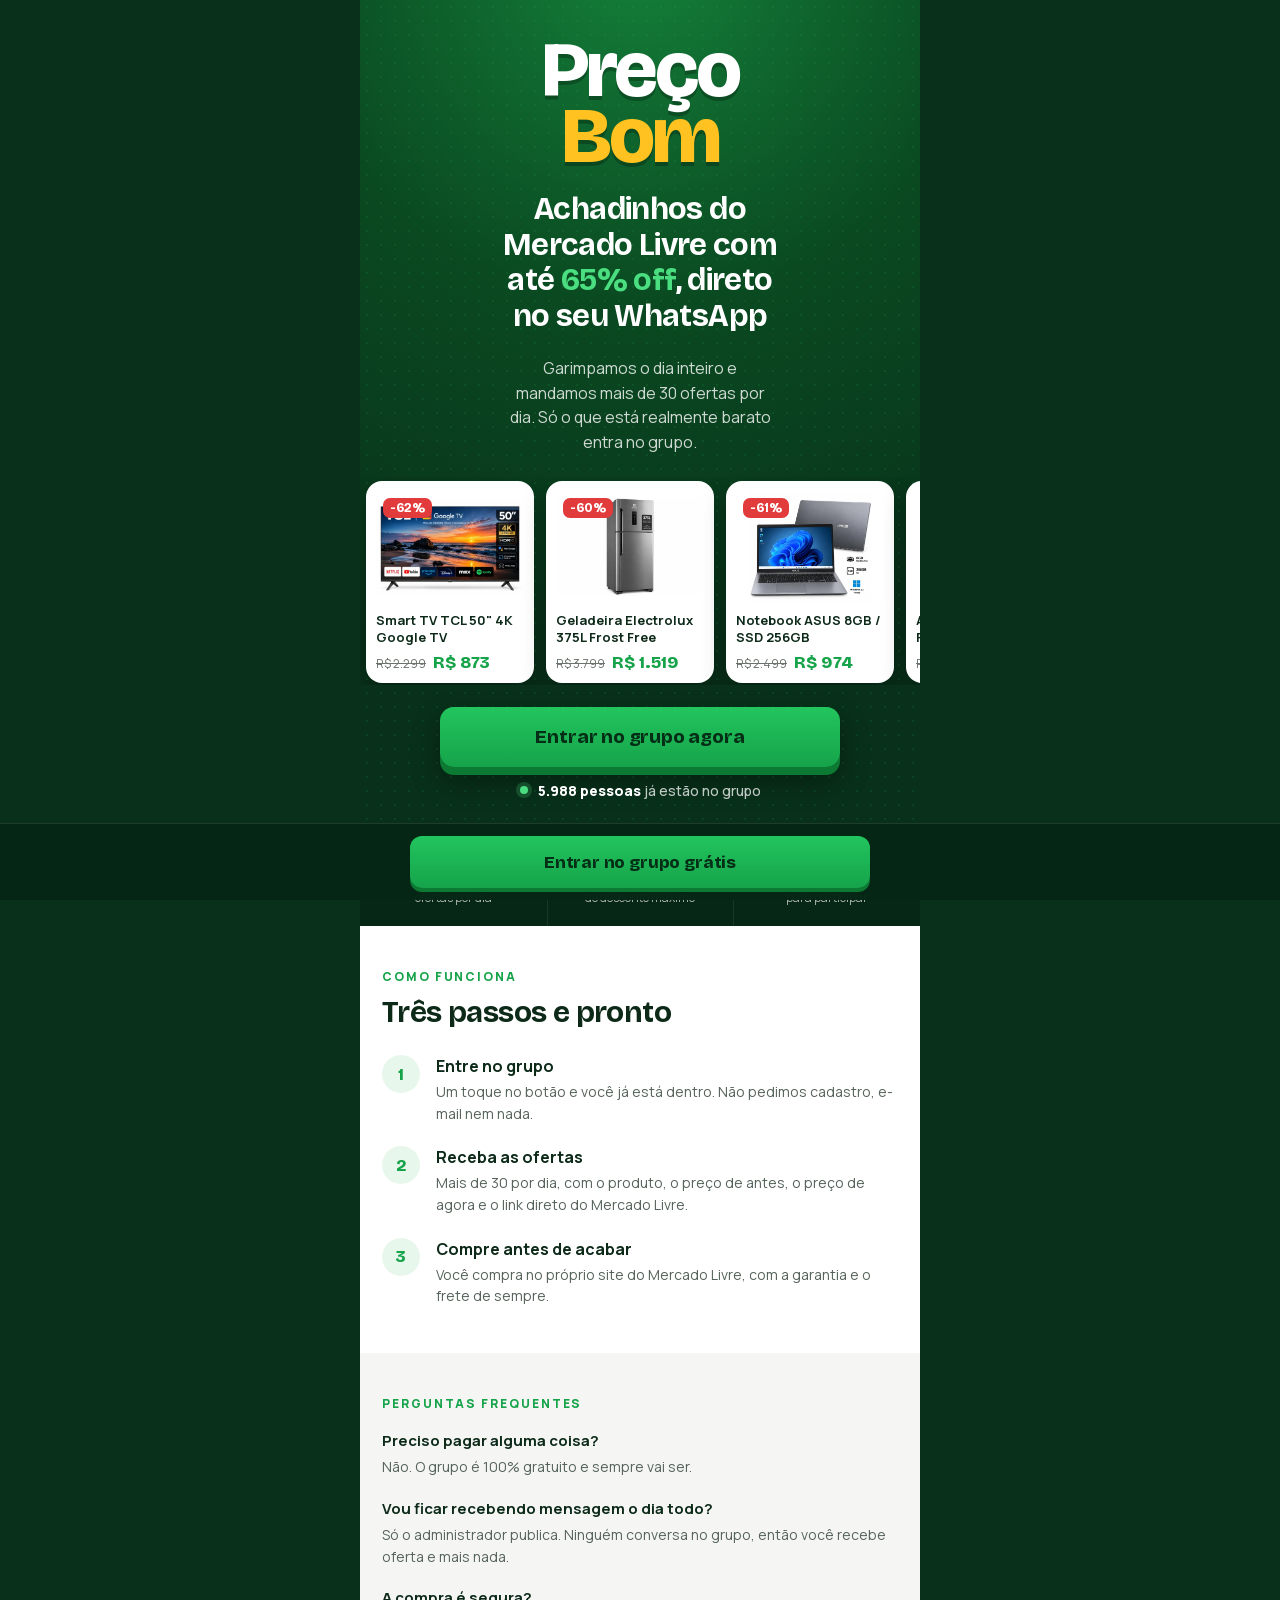
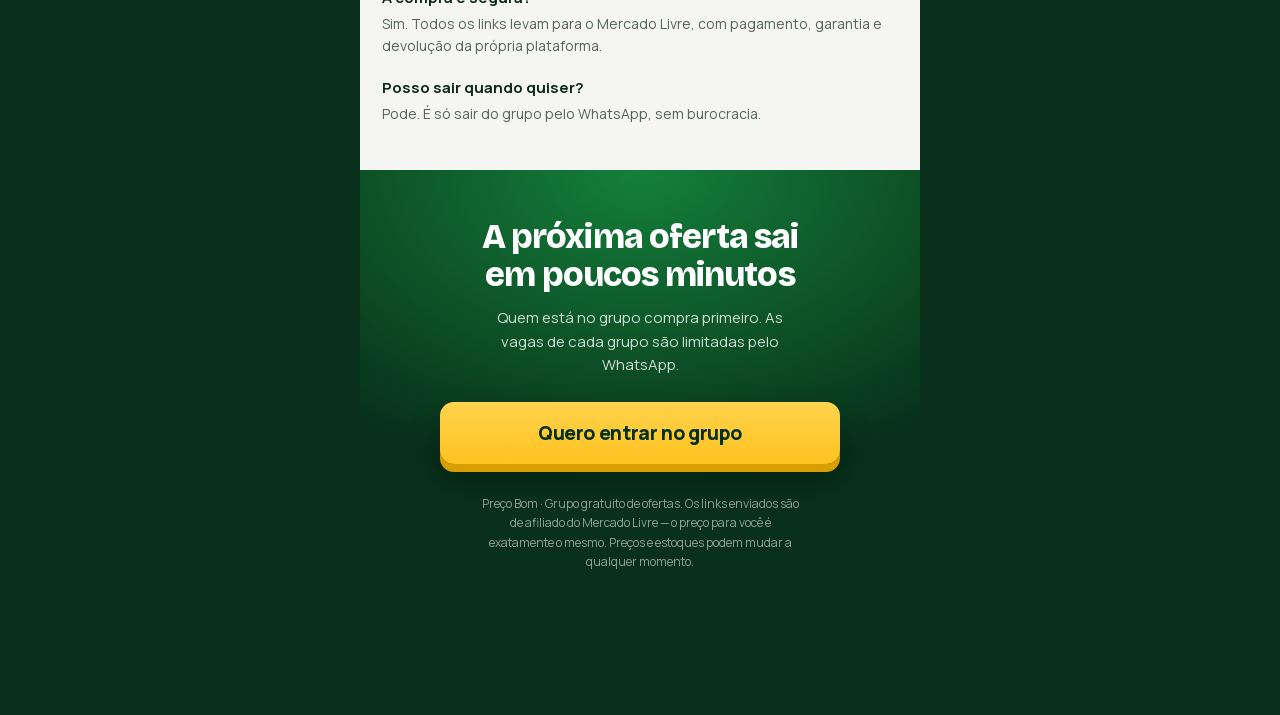
==== index.html @ a82ceca8 "Landing page Preço Bom com painel admin e banco Supabase Site em HTML/CSS/JS puro a partir do export" ====
<!DOCTYPE html>
<html lang="pt-BR">
<head>
<meta charset="utf-8">
<meta name="viewport" content="width=device-width, initial-scale=1, viewport-fit=cover">
<title>Preço Bom · Achadinhos do Mercado Livre no WhatsApp</title>
<meta name="description" content="Achadinhos do Mercado Livre com até 65% off, direto no seu WhatsApp. Mais de 30 ofertas por dia, grátis.">
<meta name="theme-color" content="#08301a">
<meta property="og:type" content="website">
<meta property="og:locale" content="pt_BR">
<meta property="og:title" content="Preço Bom · Achadinhos do Mercado Livre">
<meta property="og:description" content="Até 65% off, direto no seu WhatsApp. Grupo gratuito de ofertas.">
<link rel="icon" href="assets/img/favicon.svg" type="image/svg+xml">
<link rel="preload" href="assets/fonts/bricolage-grotesque-latin.woff2" as="font" type="font/woff2" crossorigin>
<link rel="preload" href="assets/fonts/manrope-latin.woff2" as="font" type="font/woff2" crossorigin>
<link rel="stylesheet" href="css/fonts.css">
<link rel="stylesheet" href="css/style.css">
</head>
<body>
<div class="page">
  <main class="wrap">

    <section class="hero">
      <div class="hero-inner">
        <p class="logo"><span>Preço</span><span class="logo-bom">Bom</span></p>

        <h1 class="hero-title">Achadinhos do Mercado Livre com até <span class="hl"><span data-desconto>65%</span> off</span>, direto no seu WhatsApp</h1>

        <p class="lead">Garimpamos o dia inteiro e mandamos mais de <span data-ofertas-num>30</span> ofertas por dia. Só o que está realmente barato entra no grupo.</p>

        <div class="marquee" aria-label="Exemplos de ofertas do grupo">
          <div class="marquee-track" id="vitrine"></div>
        </div>

        <div class="cta-area">
          <a class="btn btn-green btn-lg" data-grupo="topo" href="https://chat.whatsapp.com/CcPBUDarapQ4q3J2u6rAgL?s=cl&amp;p=i&amp;mlu=4&amp;ilr=4" target="_blank" rel="noopener">Entrar no grupo agora</a>
          <p class="members"><span class="dot" aria-hidden="true"></span><span><strong data-pessoas>5.988 pessoas</strong> já estão no grupo</span></p>
        </div>
      </div>
    </section>

    <section class="stats" aria-label="O grupo em números">
      <div class="stat"><strong data-ofertas-dia>30+</strong><span>ofertas por dia</span></div>
      <div class="stat"><strong data-desconto>65%</strong><span>de desconto máximo</span></div>
      <div class="stat"><strong>R$ 0</strong><span>para participar</span></div>
    </section>

    <section class="section section-white">
      <p class="kicker">Como funciona</p>
      <h2 class="section-title">Três passos e pronto</h2>
      <ol class="steps">
        <li class="step">
          <span class="step-num" aria-hidden="true">1</span>
          <div>
            <h3>Entre no grupo</h3>
            <p>Um toque no botão e você já está dentro. Não pedimos cadastro, e-mail nem nada.</p>
          </div>
        </li>
        <li class="step">
          <span class="step-num" aria-hidden="true">2</span>
          <div>
            <h3>Receba as ofertas</h3>
            <p>Mais de <span data-ofertas-num>30</span> por dia, com o produto, o preço de antes, o preço de agora e o link direto do Mercado Livre.</p>
          </div>
        </li>
        <li class="step">
          <span class="step-num" aria-hidden="true">3</span>
          <div>
            <h3>Compre antes de acabar</h3>
            <p>Você compra no próprio site do Mercado Livre, com a garantia e o frete de sempre.</p>
          </div>
        </li>
      </ol>
    </section>

    <section class="section section-gray">
      <h2 class="kicker">Perguntas frequentes</h2>
      <dl class="faq">
        <div>
          <dt>Preciso pagar alguma coisa?</dt>
          <dd>Não. O grupo é 100% gratuito e sempre vai ser.</dd>
        </div>
        <div>
          <dt>Vou ficar recebendo mensagem o dia todo?</dt>
          <dd>Só o administrador publica. Ninguém conversa no grupo, então você recebe oferta e mais nada.</dd>
        </div>
        <div>
          <dt>A compra é segura?</dt>
          <dd>Sim. Todos os links levam para o Mercado Livre, com pagamento, garantia e devolução da própria plataforma.</dd>
        </div>
        <div>
          <dt>Posso sair quando quiser?</dt>
          <dd>Pode. É só sair do grupo pelo WhatsApp, sem burocracia.</dd>
        </div>
      </dl>
    </section>

    <section class="final">
      <h2>A próxima oferta sai em poucos minutos</h2>
      <p class="final-lead">Quem está no grupo compra primeiro. As vagas de cada grupo são limitadas pelo WhatsApp.</p>
      <a class="btn btn-yellow btn-lg" data-grupo="final" href="https://chat.whatsapp.com/CcPBUDarapQ4q3J2u6rAgL?s=cl&amp;p=i&amp;mlu=4&amp;ilr=4" target="_blank" rel="noopener">Quero entrar no grupo</a>
      <p class="disclaimer">Preço Bom · Grupo gratuito de ofertas. Os links enviados são de afiliado do Mercado Livre — o preço para você é exatamente o mesmo. Preços e estoques podem mudar a qualquer momento.</p>
    </section>

  </main>

  <div class="sticky-cta">
    <a class="btn btn-green btn-sticky" data-grupo="fixo" href="https://chat.whatsapp.com/CcPBUDarapQ4q3J2u6rAgL?s=cl&amp;p=i&amp;mlu=4&amp;ilr=4" target="_blank" rel="noopener">Entrar no grupo grátis</a>
  </div>
</div>

<script src="js/config.js"></script>
<script src="js/dados.js"></script>
<script src="js/app.js"></script>
</body>
</html>
---- css/fonts.css ----
/* vietnamese */
@font-face {
  font-family: 'Bricolage Grotesque';
  font-style: normal;
  font-weight: 600;
  font-stretch: 100%;
  font-display: swap;
  src: url("../assets/fonts/bricolage-grotesque-vietnamese.woff2") format('woff2');
  unicode-range: U+0102-0103, U+0110-0111, U+0128-0129, U+0168-0169, U+01A0-01A1, U+01AF-01B0, U+0300-0301, U+0303-0304, U+0308-0309, U+0323, U+0329, U+1EA0-1EF9, U+20AB;
}
/* latin-ext */
@font-face {
  font-family: 'Bricolage Grotesque';
  font-style: normal;
  font-weight: 600;
  font-stretch: 100%;
  font-display: swap;
  src: url("../assets/fonts/bricolage-grotesque-latin-ext.woff2") format('woff2');
  unicode-range: U+0100-02BA, U+02BD-02C5, U+02C7-02CC, U+02CE-02D7, U+02DD-02FF, U+0304, U+0308, U+0329, U+1D00-1DBF, U+1E00-1E9F, U+1EF2-1EFF, U+2020, U+20A0-20AB, U+20AD-20C0, U+2113, U+2C60-2C7F, U+A720-A7FF;
}
/* latin */
@font-face {
  font-family: 'Bricolage Grotesque';
  font-style: normal;
  font-weight: 600;
  font-stretch: 100%;
  font-display: swap;
  src: url("../assets/fonts/bricolage-grotesque-latin.woff2") format('woff2');
  unicode-range: U+0000-00FF, U+0131, U+0152-0153, U+02BB-02BC, U+02C6, U+02DA, U+02DC, U+0304, U+0308, U+0329, U+2000-206F, U+20AC, U+2122, U+2191, U+2193, U+2212, U+2215, U+FEFF, U+FFFD;
}
/* vietnamese */
@font-face {
  font-family: 'Bricolage Grotesque';
  font-style: normal;
  font-weight: 700;
  font-stretch: 100%;
  font-display: swap;
  src: url("../assets/fonts/bricolage-grotesque-vietnamese.woff2") format('woff2');
  unicode-range: U+0102-0103, U+0110-0111, U+0128-0129, U+0168-0169, U+01A0-01A1, U+01AF-01B0, U+0300-0301, U+0303-0304, U+0308-0309, U+0323, U+0329, U+1EA0-1EF9, U+20AB;
}
/* latin-ext */
@font-face {
  font-family: 'Bricolage Grotesque';
  font-style: normal;
  font-weight: 700;
  font-stretch: 100%;
  font-display: swap;
  src: url("../assets/fonts/bricolage-grotesque-latin-ext.woff2") format('woff2');
  unicode-range: U+0100-02BA, U+02BD-02C5, U+02C7-02CC, U+02CE-02D7, U+02DD-02FF, U+0304, U+0308, U+0329, U+1D00-1DBF, U+1E00-1E9F, U+1EF2-1EFF, U+2020, U+20A0-20AB, U+20AD-20C0, U+2113, U+2C60-2C7F, U+A720-A7FF;
}
/* latin */
@font-face {
  font-family: 'Bricolage Grotesque';
  font-style: normal;
  font-weight: 700;
  font-stretch: 100%;
  font-display: swap;
  src: url("../assets/fonts/bricolage-grotesque-latin.woff2") format('woff2');
  unicode-range: U+0000-00FF, U+0131, U+0152-0153, U+02BB-02BC, U+02C6, U+02DA, U+02DC, U+0304, U+0308, U+0329, U+2000-206F, U+20AC, U+2122, U+2191, U+2193, U+2212, U+2215, U+FEFF, U+FFFD;
}
/* vietnamese */
@font-face {
  font-family: 'Bricolage Grotesque';
  font-style: normal;
  font-weight: 800;
  font-stretch: 100%;
  font-display: swap;
  src: url("../assets/fonts/bricolage-grotesque-vietnamese.woff2") format('woff2');
  unicode-range: U+0102-0103, U+0110-0111, U+0128-0129, U+0168-0169, U+01A0-01A1, U+01AF-01B0, U+0300-0301, U+0303-0304, U+0308-0309, U+0323, U+0329, U+1EA0-1EF9, U+20AB;
}
/* latin-ext */
@font-face {
  font-family: 'Bricolage Grotesque';
  font-style: normal;
  font-weight: 800;
  font-stretch: 100%;
  font-display: swap;
  src: url("../assets/fonts/bricolage-grotesque-latin-ext.woff2") format('woff2');
  unicode-range: U+0100-02BA, U+02BD-02C5, U+02C7-02CC, U+02CE-02D7, U+02DD-02FF, U+0304, U+0308, U+0329, U+1D00-1DBF, U+1E00-1E9F, U+1EF2-1EFF, U+2020, U+20A0-20AB, U+20AD-20C0, U+2113, U+2C60-2C7F, U+A720-A7FF;
}
/* latin */
@font-face {
  font-family: 'Bricolage Grotesque';
  font-style: normal;
  font-weight: 800;
  font-stretch: 100%;
  font-display: swap;
  src: url("../assets/fonts/bricolage-grotesque-latin.woff2") format('woff2');
  unicode-range: U+0000-00FF, U+0131, U+0152-0153, U+02BB-02BC, U+02C6, U+02DA, U+02DC, U+0304, U+0308, U+0329, U+2000-206F, U+20AC, U+2122, U+2191, U+2193, U+2212, U+2215, U+FEFF, U+FFFD;
}
/* cyrillic-ext */
@font-face {
  font-family: 'Manrope';
  font-style: normal;
  font-weight: 400;
  font-display: swap;
  src: url("../assets/fonts/manrope-cyrillic-ext.woff2") format('woff2');
  unicode-range: U+0460-052F, U+1C80-1C8A, U+20B4, U+2DE0-2DFF, U+A640-A69F, U+FE2E-FE2F;
}
/* cyrillic */
@font-face {
  font-family: 'Manrope';
  font-style: normal;
  font-weight: 400;
  font-display: swap;
  src: url("../assets/fonts/manrope-cyrillic.woff2") format('woff2');
  unicode-range: U+0301, U+0400-045F, U+0490-0491, U+04B0-04B1, U+2116;
}
/* greek */
@font-face {
  font-family: 'Manrope';
  font-style: normal;
  font-weight: 400;
  font-display: swap;
  src: url("../assets/fonts/manrope-greek.woff2") format('woff2');
  unicode-range: U+0370-0377, U+037A-037F, U+0384-038A, U+038C, U+038E-03A1, U+03A3-03FF;
}
/* vietnamese */
@font-face {
  font-family: 'Manrope';
  font-style: normal;
  font-weight: 400;
  font-display: swap;
  src: url("../assets/fonts/manrope-vietnamese.woff2") format('woff2');
  unicode-range: U+0102-0103, U+0110-0111, U+0128-0129, U+0168-0169, U+01A0-01A1, U+01AF-01B0, U+0300-0301, U+0303-0304, U+0308-0309, U+0323, U+0329, U+1EA0-1EF9, U+20AB;
}
/* latin-ext */
@font-face {
  font-family: 'Manrope';
  font-style: normal;
  font-weight: 400;
  font-display: swap;
  src: url("../assets/fonts/manrope-latin-ext.woff2") format('woff2');
  unicode-range: U+0100-02BA, U+02BD-02C5, U+02C7-02CC, U+02CE-02D7, U+02DD-02FF, U+0304, U+0308, U+0329, U+1D00-1DBF, U+1E00-1E9F, U+1EF2-1EFF, U+2020, U+20A0-20AB, U+20AD-20C0, U+2113, U+2C60-2C7F, U+A720-A7FF;
}
/* latin */
@font-face {
  font-family: 'Manrope';
  font-style: normal;
  font-weight: 400;
  font-display: swap;
  src: url("../assets/fonts/manrope-latin.woff2") format('woff2');
  unicode-range: U+0000-00FF, U+0131, U+0152-0153, U+02BB-02BC, U+02C6, U+02DA, U+02DC, U+0304, U+0308, U+0329, U+2000-206F, U+20AC, U+2122, U+2191, U+2193, U+2212, U+2215, U+FEFF, U+FFFD;
}
/* cyrillic-ext */
@font-face {
  font-family: 'Manrope';
  font-style: normal;
  font-weight: 500;
  font-display: swap;
  src: url("../assets/fonts/manrope-cyrillic-ext.woff2") format('woff2');
  unicode-range: U+0460-052F, U+1C80-1C8A, U+20B4, U+2DE0-2DFF, U+A640-A69F, U+FE2E-FE2F;
}
/* cyrillic */
@font-face {
  font-family: 'Manrope';
  font-style: normal;
  font-weight: 500;
  font-display: swap;
  src: url("../assets/fonts/manrope-cyrillic.woff2") format('woff2');
  unicode-range: U+0301, U+0400-045F, U+0490-0491, U+04B0-04B1, U+2116;
}
/* greek */
@font-face {
  font-family: 'Manrope';
  font-style: normal;
  font-weight: 500;
  font-display: swap;
  src: url("../assets/fonts/manrope-greek.woff2") format('woff2');
  unicode-range: U+0370-0377, U+037A-037F, U+0384-038A, U+038C, U+038E-03A1, U+03A3-03FF;
}
/* vietnamese */
@font-face {
  font-family: 'Manrope';
  font-style: normal;
  font-weight: 500;
  font-display: swap;
  src: url("../assets/fonts/manrope-vietnamese.woff2") format('woff2');
  unicode-range: U+0102-0103, U+0110-0111, U+0128-0129, U+0168-0169, U+01A0-01A1, U+01AF-01B0, U+0300-0301, U+0303-0304, U+0308-0309, U+0323, U+0329, U+1EA0-1EF9, U+20AB;
}
/* latin-ext */
@font-face {
  font-family: 'Manrope';
  font-style: normal;
  font-weight: 500;
  font-display: swap;
  src: url("../assets/fonts/manrope-latin-ext.woff2") format('woff2');
  unicode-range: U+0100-02BA, U+02BD-02C5, U+02C7-02CC, U+02CE-02D7, U+02DD-02FF, U+0304, U+0308, U+0329, U+1D00-1DBF, U+1E00-1E9F, U+1EF2-1EFF, U+2020, U+20A0-20AB, U+20AD-20C0, U+2113, U+2C60-2C7F, U+A720-A7FF;
}
/* latin */
@font-face {
  font-family: 'Manrope';
  font-style: normal;
  font-weight: 500;
  font-display: swap;
  src: url("../assets/fonts/manrope-latin.woff2") format('woff2');
  unicode-range: U+0000-00FF, U+0131, U+0152-0153, U+02BB-02BC, U+02C6, U+02DA, U+02DC, U+0304, U+0308, U+0329, U+2000-206F, U+20AC, U+2122, U+2191, U+2193, U+2212, U+2215, U+FEFF, U+FFFD;
}
/* cyrillic-ext */
@font-face {
  font-family: 'Manrope';
  font-style: normal;
  font-weight: 600;
  font-display: swap;
  src: url("../assets/fonts/manrope-cyrillic-ext.woff2") format('woff2');
  unicode-range: U+0460-052F, U+1C80-1C8A, U+20B4, U+2DE0-2DFF, U+A640-A69F, U+FE2E-FE2F;
}
/* cyrillic */
@font-face {
  font-family: 'Manrope';
  font-style: normal;
  font-weight: 600;
  font-display: swap;
  src: url("../assets/fonts/manrope-cyrillic.woff2") format('woff2');
  unicode-range: U+0301, U+0400-045F, U+0490-0491, U+04B0-04B1, U+2116;
}
/* greek */
@font-face {
  font-family: 'Manrope';
  font-style: normal;
  font-weight: 600;
  font-display: swap;
  src: url("../assets/fonts/manrope-greek.woff2") format('woff2');
  unicode-range: U+0370-0377, U+037A-037F, U+0384-038A, U+038C, U+038E-03A1, U+03A3-03FF;
}
/* vietnamese */
@font-face {
  font-family: 'Manrope';
  font-style: normal;
  font-weight: 600;
  font-display: swap;
  src: url("../assets/fonts/manrope-vietnamese.woff2") format('woff2');
  unicode-range: U+0102-0103, U+0110-0111, U+0128-0129, U+0168-0169, U+01A0-01A1, U+01AF-01B0, U+0300-0301, U+0303-0304, U+0308-0309, U+0323, U+0329, U+1EA0-1EF9, U+20AB;
}
/* latin-ext */
@font-face {
  font-family: 'Manrope';
  font-style: normal;
  font-weight: 600;
  font-display: swap;
  src: url("../assets/fonts/manrope-latin-ext.woff2") format('woff2');
  unicode-range: U+0100-02BA, U+02BD-02C5, U+02C7-02CC, U+02CE-02D7, U+02DD-02FF, U+0304, U+0308, U+0329, U+1D00-1DBF, U+1E00-1E9F, U+1EF2-1EFF, U+2020, U+20A0-20AB, U+20AD-20C0, U+2113, U+2C60-2C7F, U+A720-A7FF;
}
/* latin */
@font-face {
  font-family: 'Manrope';
  font-style: normal;
  font-weight: 600;
  font-display: swap;
  src: url("../assets/fonts/manrope-latin.woff2") format('woff2');
  unicode-range: U+0000-00FF, U+0131, U+0152-0153, U+02BB-02BC, U+02C6, U+02DA, U+02DC, U+0304, U+0308, U+0329, U+2000-206F, U+20AC, U+2122, U+2191, U+2193, U+2212, U+2215, U+FEFF, U+FFFD;
}
/* cyrillic-ext */
@font-face {
  font-family: 'Manrope';
  font-style: normal;
  font-weight: 700;
  font-display: swap;
  src: url("../assets/fonts/manrope-cyrillic-ext.woff2") format('woff2');
  unicode-range: U+0460-052F, U+1C80-1C8A, U+20B4, U+2DE0-2DFF, U+A640-A69F, U+FE2E-FE2F;
}
/* cyrillic */
@font-face {
  font-family: 'Manrope';
  font-style: normal;
  font-weight: 700;
  font-display: swap;
  src: url("../assets/fonts/manrope-cyrillic.woff2") format('woff2');
  unicode-range: U+0301, U+0400-045F, U+0490-0491, U+04B0-04B1, U+2116;
}
/* greek */
@font-face {
  font-family: 'Manrope';
  font-style: normal;
  font-weight: 700;
  font-display: swap;
  src: url("../assets/fonts/manrope-greek.woff2") format('woff2');
  unicode-range: U+0370-0377, U+037A-037F, U+0384-038A, U+038C, U+038E-03A1, U+03A3-03FF;
}
/* vietnamese */
@font-face {
  font-family: 'Manrope';
  font-style: normal;
  font-weight: 700;
  font-display: swap;
  src: url("../assets/fonts/manrope-vietnamese.woff2") format('woff2');
  unicode-range: U+0102-0103, U+0110-0111, U+0128-0129, U+0168-0169, U+01A0-01A1, U+01AF-01B0, U+0300-0301, U+0303-0304, U+0308-0309, U+0323, U+0329, U+1EA0-1EF9, U+20AB;
}
/* latin-ext */
@font-face {
  font-family: 'Manrope';
  font-style: normal;
  font-weight: 700;
  font-display: swap;
  src: url("../assets/fonts/manrope-latin-ext.woff2") format('woff2');
  unicode-range: U+0100-02BA, U+02BD-02C5, U+02C7-02CC, U+02CE-02D7, U+02DD-02FF, U+0304, U+0308, U+0329, U+1D00-1DBF, U+1E00-1E9F, U+1EF2-1EFF, U+2020, U+20A0-20AB, U+20AD-20C0, U+2113, U+2C60-2C7F, U+A720-A7FF;
}
/* latin */
@font-face {
  font-family: 'Manrope';
  font-style: normal;
  font-weight: 700;
  font-display: swap;
  src: url("../assets/fonts/manrope-latin.woff2") format('woff2');
  unicode-range: U+0000-00FF, U+0131, U+0152-0153, U+02BB-02BC, U+02C6, U+02DA, U+02DC, U+0304, U+0308, U+0329, U+2000-206F, U+20AC, U+2122, U+2191, U+2193, U+2212, U+2215, U+FEFF, U+FFFD;
}
/* cyrillic-ext */
@font-face {
  font-family: 'Manrope';
  font-style: normal;
  font-weight: 800;
  font-display: swap;
  src: url("../assets/fonts/manrope-cyrillic-ext.woff2") format('woff2');
  unicode-range: U+0460-052F, U+1C80-1C8A, U+20B4, U+2DE0-2DFF, U+A640-A69F, U+FE2E-FE2F;
}
/* cyrillic */
@font-face {
  font-family: 'Manrope';
  font-style: normal;
  font-weight: 800;
  font-display: swap;
  src: url("../assets/fonts/manrope-cyrillic.woff2") format('woff2');
  unicode-range: U+0301, U+0400-045F, U+0490-0491, U+04B0-04B1, U+2116;
}
/* greek */
@font-face {
  font-family: 'Manrope';
  font-style: normal;
  font-weight: 800;
  font-display: swap;
  src: url("../assets/fonts/manrope-greek.woff2") format('woff2');
  unicode-range: U+0370-0377, U+037A-037F, U+0384-038A, U+038C, U+038E-03A1, U+03A3-03FF;
}
/* vietnamese */
@font-face {
  font-family: 'Manrope';
  font-style: normal;
  font-weight: 800;
  font-display: swap;
  src: url("../assets/fonts/manrope-vietnamese.woff2") format('woff2');
  unicode-range: U+0102-0103, U+0110-0111, U+0128-0129, U+0168-0169, U+01A0-01A1, U+01AF-01B0, U+0300-0301, U+0303-0304, U+0308-0309, U+0323, U+0329, U+1EA0-1EF9, U+20AB;
}
/* latin-ext */
@font-face {
  font-family: 'Manrope';
  font-style: normal;
  font-weight: 800;
  font-display: swap;
  src: url("../assets/fonts/manrope-latin-ext.woff2") format('woff2');
  unicode-range: U+0100-02BA, U+02BD-02C5, U+02C7-02CC, U+02CE-02D7, U+02DD-02FF, U+0304, U+0308, U+0329, U+1D00-1DBF, U+1E00-1E9F, U+1EF2-1EFF, U+2020, U+20A0-20AB, U+20AD-20C0, U+2113, U+2C60-2C7F, U+A720-A7FF;
}
/* latin */
@font-face {
  font-family: 'Manrope';
  font-style: normal;
  font-weight: 800;
  font-display: swap;
  src: url("../assets/fonts/manrope-latin.woff2") format('woff2');
  unicode-range: U+0000-00FF, U+0131, U+0152-0153, U+02BB-02BC, U+02C6, U+02DA, U+02DC, U+0304, U+0308, U+0329, U+2000-206F, U+20AC, U+2122, U+2191, U+2193, U+2212, U+2215, U+FEFF, U+FFFD;
}
---- css/style.css ----
:root {
  --verde-900: #08301a;
  --verde-950: #062715;
  --verde-texto: #0d2a19;
  --verde: #16a34a;
  --verde-claro: #4ade80;
  --amarelo: #ffc220;
  --vermelho: #e23b3b;
  --cinza-texto: #55635a;
  --fonte-display: 'Bricolage Grotesque', system-ui, sans-serif;
  --fonte: 'Manrope', system-ui, sans-serif;
}

* { box-sizing: border-box; }
html, body { margin: 0; padding: 0; background: var(--verde-900); }
body { font-family: var(--fonte); -webkit-font-smoothing: antialiased; }
a { color: var(--amarelo); text-decoration: none; }
h1, h2, h3, p, ol, dl, dd { margin: 0; }
ol { padding: 0; list-style: none; }

.page { min-height: 100vh; width: 100%; overflow-x: hidden; padding-bottom: 92px; }
.wrap { max-width: 560px; margin: 0 auto; width: 100%; }

/* — topo — */
.hero {
  position: relative; overflow: hidden; padding: 38px 0 40px;
  background: radial-gradient(130% 85% at 50% -5%, #14803a 0%, #0a4a21 48%, #08301a 100%);
}
.hero::before {
  content: ""; position: absolute; inset: 0; opacity: 0.13;
  background-image: radial-gradient(#1fb84a 1.2px, transparent 1.2px);
  background-size: 14px 14px;
}
.hero-inner {
  position: relative; display: flex; flex-direction: column; align-items: center;
  gap: 22px; text-align: center;
}

.logo { display: flex; flex-direction: column; align-items: center; line-height: 0.82; padding: 0 22px; }
.logo span {
  font-family: var(--fonte-display); font-weight: 800; font-size: clamp(52px, 16vw, 80px);
  color: #fff; letter-spacing: -0.035em; text-shadow: 0 4px 0 rgba(0, 0, 0, 0.25);
}
.logo .logo-bom { color: var(--amarelo); }

.hero-title {
  font-family: var(--fonte-display); font-weight: 700; font-size: clamp(23px, 6.2vw, 31px);
  line-height: 1.15; letter-spacing: -0.02em; color: #fff;
  max-width: 17ch; padding: 0 22px; text-wrap: pretty;
}
.hl { color: var(--verde-claro); }
.lead { font-size: 16px; line-height: 1.55; color: rgba(255, 255, 255, 0.8); max-width: 34ch; padding: 0 22px; }

/* — vitrine em carrossel — */
.marquee { position: relative; width: 100%; overflow: hidden; padding: 4px 0 2px; }
.marquee-track {
  display: flex; gap: 12px; width: max-content; padding: 0 6px;
  animation: pb-marquee 34s linear infinite;
}
@keyframes pb-marquee { from { transform: translate3d(0, 0, 0); } to { transform: translate3d(-50%, 0, 0); } }
@media (prefers-reduced-motion: reduce) { .marquee-track { animation: none; } }

.card {
  width: 168px; flex-shrink: 0; padding: 10px; text-align: left;
  background: #fff; border-radius: 16px; box-shadow: 0 10px 24px rgba(0, 0, 0, 0.28);
}
.card-img { position: relative; width: 100%; height: 112px; border-radius: 10px; overflow: hidden; background: #fff; }
.card-img img { display: block; width: 100%; height: 100%; object-fit: contain; }
.badge {
  position: absolute; top: 7px; left: 7px; pointer-events: none;
  background: var(--vermelho); color: #fff; border-radius: 7px; padding: 3px 7px;
  font-family: var(--fonte-display); font-weight: 800; font-size: 12px;
}
.card-title {
  font-weight: 700; font-size: 13px; line-height: 1.3; color: var(--verde-texto);
  margin: 9px 0 6px; height: 34px; overflow: hidden;
}
.card-prices { display: flex; align-items: baseline; gap: 7px; }
.card-prices .de { font-size: 12px; color: #6b736d; text-decoration: line-through; }
.card-prices .por { font-family: var(--fonte-display); font-weight: 800; font-size: 17px; color: var(--verde); }

/* — botões — */
.cta-area { width: 100%; padding: 0 22px; display: flex; flex-direction: column; align-items: center; gap: 14px; }

.btn {
  display: flex; align-items: center; justify-content: center; gap: 10px; width: 100%;
  text-decoration: none; font-weight: 800;
  transition: transform 120ms ease, box-shadow 120ms ease;
}
.btn-lg { max-width: 400px; min-height: 60px; padding: 18px 24px; border-radius: 14px; font-size: 19px; }

.btn-green {
  font-family: var(--fonte-display); letter-spacing: -0.01em; color: #052e16;
  background: linear-gradient(180deg, #22c55e 0%, #16a34a 100%);
  box-shadow: 0 8px 0 #0d7a33, 0 14px 28px rgba(0, 0, 0, 0.35);
}
.btn-green:hover { transform: translateY(-2px); box-shadow: 0 10px 0 #0d7a33, 0 18px 34px rgba(0, 0, 0, 0.4); }
.btn-green:active { transform: translateY(4px); box-shadow: 0 4px 0 #0d7a33, 0 8px 18px rgba(0, 0, 0, 0.35); }

.btn-yellow {
  margin: 0 auto; font-family: var(--fonte); letter-spacing: -0.02em; color: #06301a;
  background: linear-gradient(180deg, #ffd34d 0%, #ffc220 100%);
  box-shadow: 0 8px 0 #d99f00, 0 14px 28px rgba(0, 0, 0, 0.35);
}
.btn-yellow:hover { transform: translateY(-2px); box-shadow: 0 10px 0 #d99f00, 0 18px 34px rgba(0, 0, 0, 0.4); }
.btn-yellow:active { transform: translateY(4px); box-shadow: 0 4px 0 #d99f00, 0 8px 18px rgba(0, 0, 0, 0.35); }

.members { display: flex; align-items: center; gap: 10px; color: rgba(255, 255, 255, 0.75); font-size: 14px; font-weight: 500; }
.members strong { color: #fff; font-weight: 800; }
.dot {
  display: inline-block; flex-shrink: 0; width: 8px; height: 8px; border-radius: 50%;
  background: var(--verde-claro); box-shadow: 0 0 0 4px rgba(74, 222, 128, 0.2);
}

/* — números — */
.stats { display: grid; grid-template-columns: repeat(3, 1fr); background: var(--verde-950); }
.stat { padding: 20px 10px; text-align: center; }
.stat + .stat { border-left: 1px solid rgba(255, 255, 255, 0.08); }
.stat strong { display: block; font-family: var(--fonte-display); font-weight: 800; font-size: 22px; color: var(--amarelo); }
.stat span { display: block; margin-top: 4px; font-size: 12px; line-height: 1.3; color: rgba(255, 255, 255, 0.65); }

/* — seções claras — */
.section { padding: 42px 22px 46px; }
.section-white { background: #fff; }
.section-gray { background: #f5f6f4; }
.kicker {
  margin-bottom: 10px; font-size: 12px; font-weight: 800; letter-spacing: 0.16em;
  text-transform: uppercase; color: var(--verde);
}
.section-title {
  margin-bottom: 26px; font-family: var(--fonte-display); font-weight: 700;
  font-size: clamp(24px, 6vw, 30px); line-height: 1.15; letter-spacing: -0.02em; color: var(--verde-texto);
}

.steps { display: flex; flex-direction: column; gap: 22px; }
.step { display: flex; gap: 16px; align-items: flex-start; }
.step-num {
  flex-shrink: 0; width: 38px; height: 38px; border-radius: 50%;
  display: flex; align-items: center; justify-content: center;
  background: #e8f7ec; color: var(--verde);
  font-family: var(--fonte-display); font-weight: 800; font-size: 17px;
}
.step h3 { margin-bottom: 4px; font-size: 16px; font-weight: 700; color: var(--verde-texto); }
.step p { font-size: 14px; line-height: 1.55; color: var(--cinza-texto); }

.faq { display: flex; flex-direction: column; gap: 20px; margin-top: 18px; }
.faq dt { margin-bottom: 5px; font-size: 15px; font-weight: 700; color: var(--verde-texto); }
.faq dd { font-size: 14px; line-height: 1.55; color: var(--cinza-texto); }

/* — chamada final — */
.final {
  padding: 48px 22px 52px; text-align: center;
  background: radial-gradient(120% 100% at 50% 0%, #14803a 0%, #08301a 70%);
}
.final h2 {
  max-width: 16ch; margin: 0 auto 12px; font-family: var(--fonte-display); font-weight: 800;
  font-size: clamp(26px, 7vw, 34px); line-height: 1.12; letter-spacing: -0.025em; color: #fff;
}
.final-lead { max-width: 32ch; margin: 0 auto 26px; font-size: 15px; line-height: 1.55; color: rgba(255, 255, 255, 0.8); }
.disclaimer { max-width: 40ch; margin: 30px auto 0; font-size: 12px; line-height: 1.6; color: rgba(255, 255, 255, 0.55); }

/* — barra fixa — */
.sticky-cta {
  position: fixed; left: 0; right: 0; bottom: 0; z-index: 50;
  padding: 12px 16px calc(12px + env(safe-area-inset-bottom));
  background: rgba(6, 39, 21, 0.92); border-top: 1px solid rgba(255, 255, 255, 0.1);
  -webkit-backdrop-filter: blur(10px); backdrop-filter: blur(10px);
}
.btn-sticky {
  gap: 8px; max-width: 460px; min-height: 52px; margin: 0 auto;
  border-radius: 12px; font-size: 17px; box-shadow: 0 4px 0 #0d7a33;
}
.btn-sticky:hover { transform: none; background: linear-gradient(180deg, #2ad367 0%, #17b050 100%); box-shadow: 0 4px 0 #0d7a33; }
.btn-sticky:active { transform: translateY(2px); box-shadow: 0 2px 0 #0d7a33; }
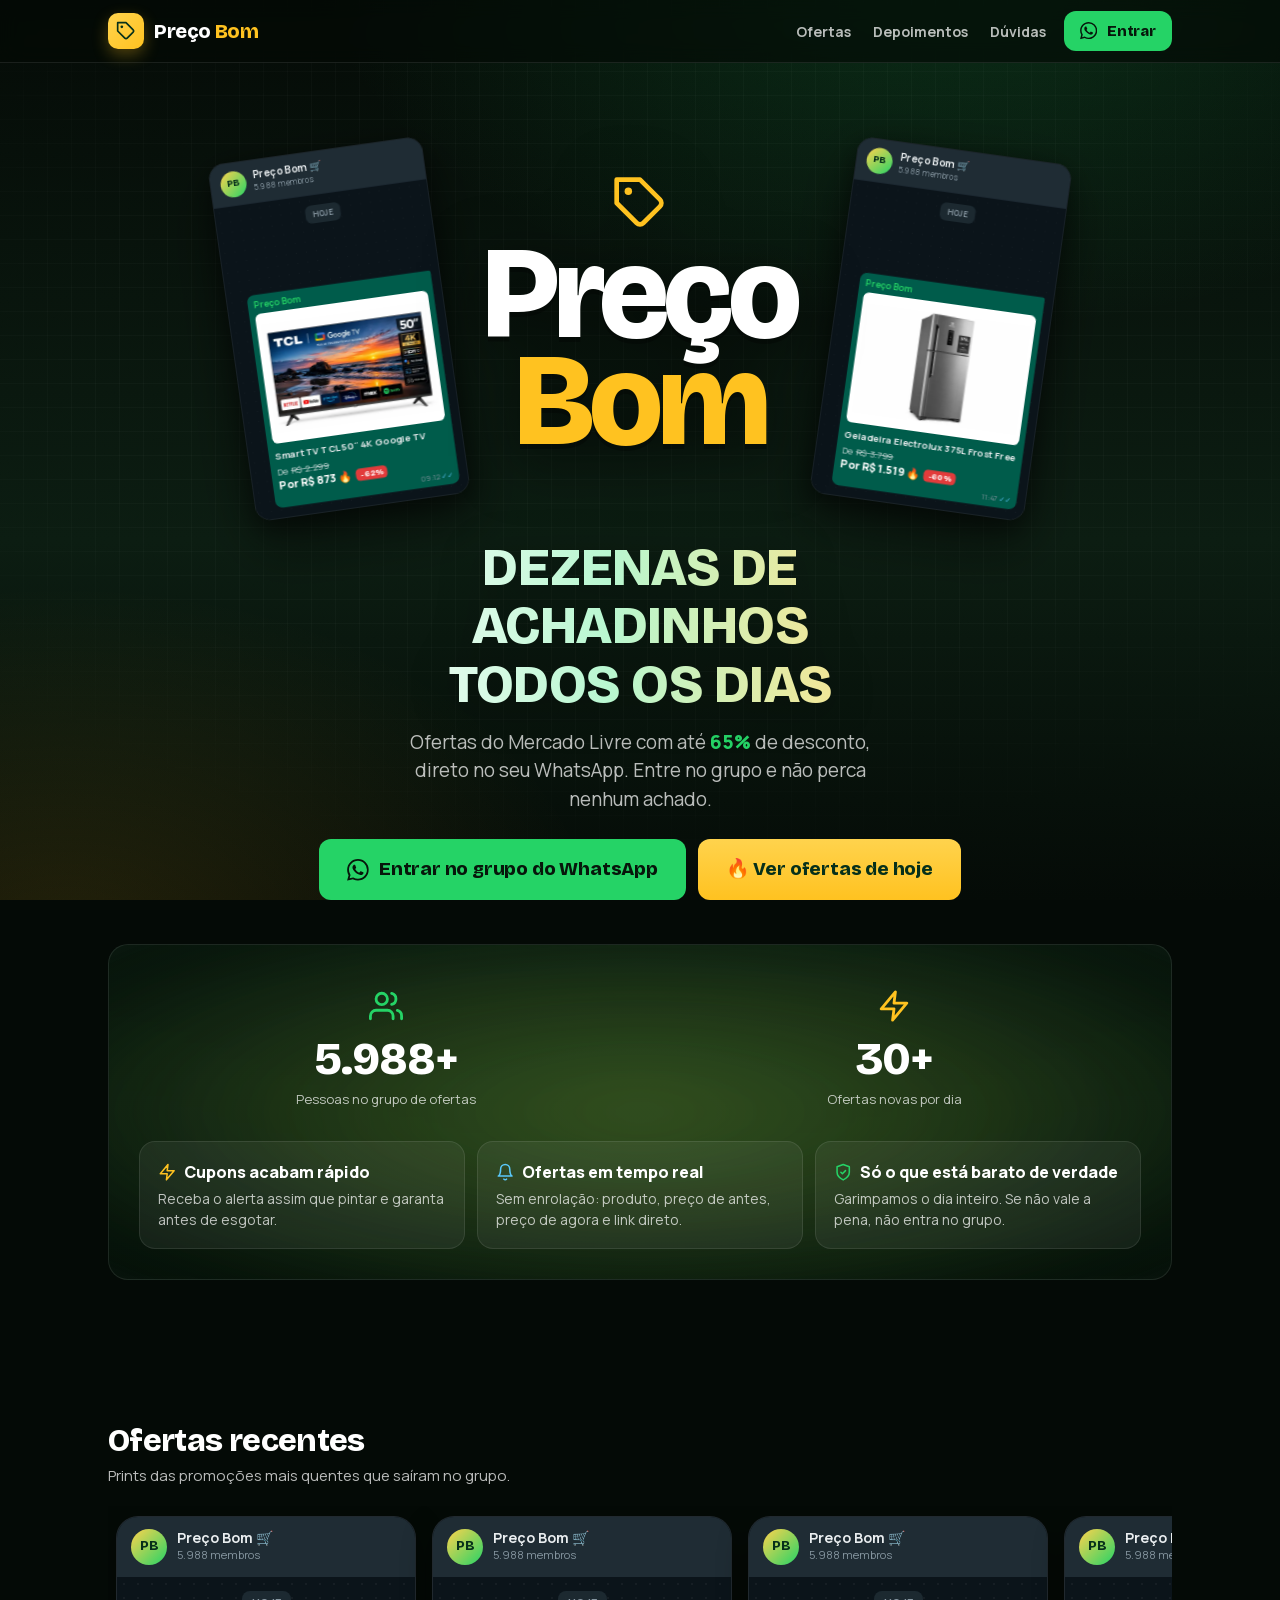
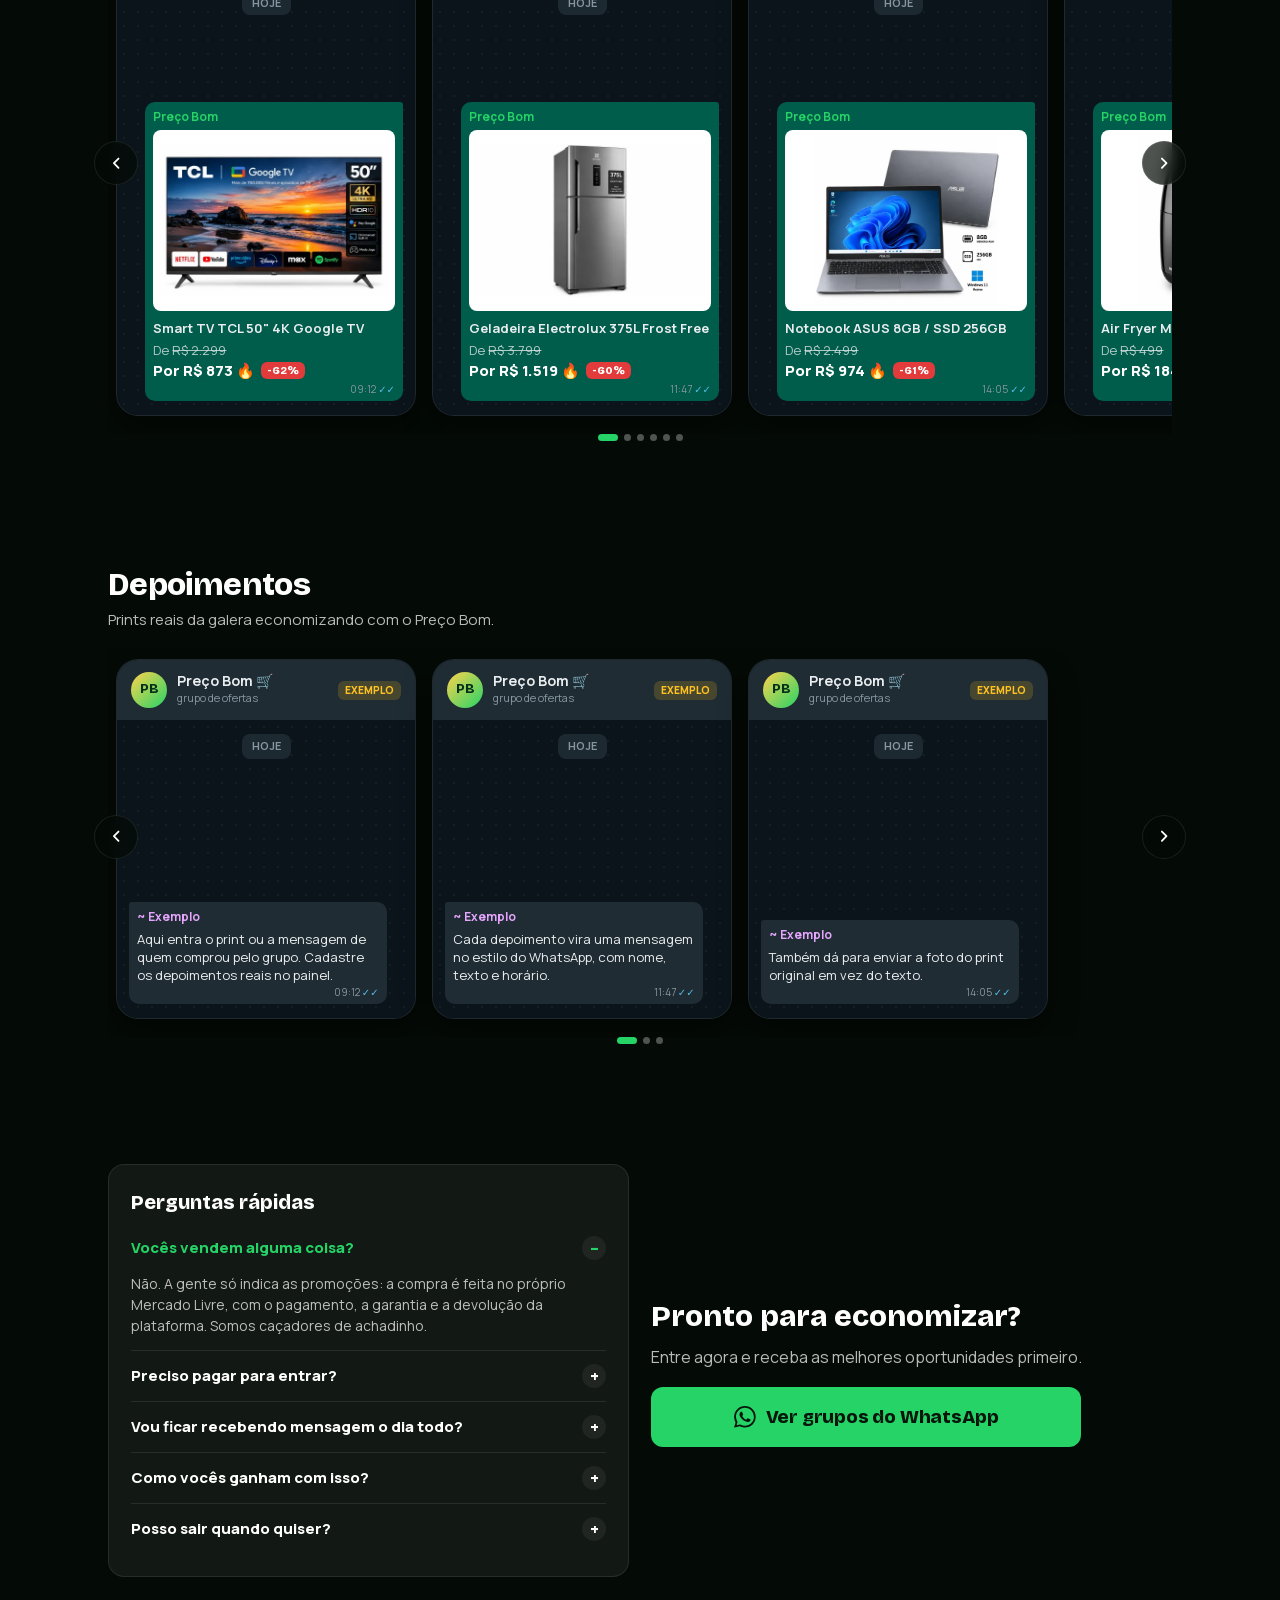
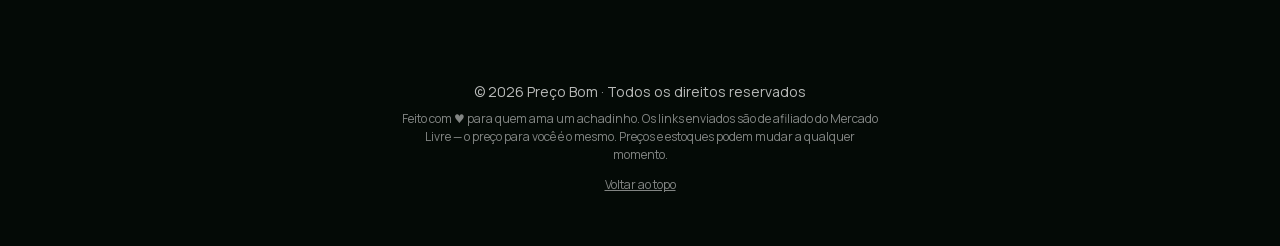
==== commit e9544a6d: "Redesenha o site no formato do OfertasGamer Fundo escuro com brilho e textura, barra fixa com botão " ====
--- a/index.html
+++ b/index.html
@@ -4,12 +4,12 @@
 <meta charset="utf-8">
 <meta name="viewport" content="width=device-width, initial-scale=1, viewport-fit=cover">
 <title>Preço Bom · Achadinhos do Mercado Livre no WhatsApp</title>
-<meta name="description" content="Achadinhos do Mercado Livre com até 65% off, direto no seu WhatsApp. Mais de 30 ofertas por dia, grátis.">
-<meta name="theme-color" content="#08301a">
+<meta name="description" content="Dezenas de achadinhos do Mercado Livre todos os dias, com até 65% de desconto, direto no seu WhatsApp. Grupo gratuito.">
+<meta name="theme-color" content="#040a06">
 <meta property="og:type" content="website">
 <meta property="og:locale" content="pt_BR">
-<meta property="og:title" content="Preço Bom · Achadinhos do Mercado Livre">
-<meta property="og:description" content="Até 65% off, direto no seu WhatsApp. Grupo gratuito de ofertas.">
+<meta property="og:title" content="Preço Bom · Achadinhos do Mercado Livre no WhatsApp">
+<meta property="og:description" content="Dezenas de ofertas todos os dias, com até 65% off. Entre no grupo gratuito.">
 <link rel="icon" href="assets/img/favicon.svg" type="image/svg+xml">
 <link rel="preload" href="assets/fonts/bricolage-grotesque-latin.woff2" as="font" type="font/woff2" crossorigin>
 <link rel="preload" href="assets/fonts/manrope-latin.woff2" as="font" type="font/woff2" crossorigin>
@@ -17,97 +17,173 @@
 <link rel="stylesheet" href="css/style.css">
 </head>
 <body>
-<div class="page">
-  <main class="wrap">
+<svg hidden aria-hidden="true">
+  <symbol id="i-wa" viewBox="0 0 24 24"><path fill="currentColor" d="M17.472 14.382c-.297-.149-1.758-.867-2.03-.967-.273-.099-.471-.148-.67.15-.197.297-.767.966-.94 1.164-.173.199-.347.223-.644.075-.297-.15-1.255-.463-2.39-1.475-.883-.788-1.48-1.761-1.653-2.059-.173-.297-.018-.458.13-.606.134-.133.298-.347.446-.52.149-.174.198-.298.298-.497.099-.198.05-.371-.025-.52-.075-.149-.669-1.612-.916-2.207-.242-.579-.487-.5-.669-.51-.173-.008-.371-.01-.57-.01-.198 0-.52.074-.792.372-.272.297-1.04 1.016-1.04 2.479 0 1.462 1.065 2.875 1.213 3.074.149.198 2.096 3.2 5.077 4.487.709.306 1.262.489 1.694.625.712.227 1.36.195 1.871.118.571-.085 1.758-.719 2.006-1.413.248-.694.248-1.289.173-1.413-.074-.124-.272-.198-.57-.347m-5.421 7.403h-.004a9.87 9.87 0 0 1-5.031-1.378l-.361-.214-3.741.982.998-3.648-.235-.374a9.86 9.86 0 0 1-1.51-5.26c.001-5.45 4.436-9.884 9.888-9.884 2.64 0 5.122 1.03 6.988 2.898a9.825 9.825 0 0 1 2.893 6.994c-.003 5.45-4.437 9.885-9.885 9.885m8.413-18.297A11.815 11.815 0 0 0 12.05 0C5.495 0 .16 5.335.157 11.892c0 2.096.547 4.142 1.588 5.945L.057 24l6.305-1.654a11.882 11.882 0 0 0 5.683 1.448h.005c6.554 0 11.89-5.335 11.893-11.893a11.821 11.821 0 0 0-3.48-8.413Z"/></symbol>
+  <symbol id="i-tg" viewBox="0 0 24 24"><path fill="currentColor" d="M11.944 0A12 12 0 0 0 0 12a12 12 0 0 0 12 12 12 12 0 0 0 12-12A12 12 0 0 0 12 0a12 12 0 0 0-.056 0zm4.962 7.224c.1-.002.321.023.465.14a.506.506 0 0 1 .171.325c.016.093.036.306.02.472-.18 1.898-.962 6.502-1.36 8.627-.168.9-.499 1.201-.82 1.23-.696.065-1.225-.46-1.9-.902-1.056-.693-1.653-1.124-2.678-1.8-1.185-.78-.417-1.21.258-1.91.177-.184 3.247-2.977 3.307-3.23.007-.032.014-.15-.056-.212s-.174-.041-.249-.024c-.106.024-1.793 1.14-5.061 3.345-.48.33-.913.49-1.302.48-.428-.008-1.252-.241-1.865-.44-.752-.245-1.349-.374-1.297-.789.027-.216.325-.437.893-.663 3.498-1.524 5.83-2.529 6.998-3.014 3.332-1.386 4.025-1.627 4.476-1.635z"/></symbol>
+  <symbol id="i-tag" viewBox="0 0 24 24"><path fill="none" stroke="currentColor" stroke-width="2" stroke-linecap="round" stroke-linejoin="round" d="M20.59 13.41l-7.17 7.17a2 2 0 0 1-2.83 0L2 12V2h10l8.59 8.59a2 2 0 0 1 0 2.82z"/><circle cx="7" cy="7" r="1.6" fill="currentColor"/></symbol>
+  <symbol id="i-bolt" viewBox="0 0 24 24"><path fill="none" stroke="currentColor" stroke-width="2" stroke-linejoin="round" d="M13 2 3 14h9l-1 8 10-12h-9l1-8z"/></symbol>
+  <symbol id="i-bell" viewBox="0 0 24 24"><path fill="none" stroke="currentColor" stroke-width="2" stroke-linecap="round" stroke-linejoin="round" d="M18 8a6 6 0 0 0-12 0c0 7-3 9-3 9h18s-3-2-3-9M13.73 21a2 2 0 0 1-3.46 0"/></symbol>
+  <symbol id="i-shield" viewBox="0 0 24 24"><path fill="none" stroke="currentColor" stroke-width="2" stroke-linecap="round" stroke-linejoin="round" d="M12 22s8-4 8-10V5l-8-3-8 3v7c0 6 8 10 8 10zM9 12l2 2 4-4"/></symbol>
+  <symbol id="i-users" viewBox="0 0 24 24"><path fill="none" stroke="currentColor" stroke-width="2" stroke-linecap="round" stroke-linejoin="round" d="M17 21v-2a4 4 0 0 0-4-4H5a4 4 0 0 0-4 4v2M9 11a4 4 0 1 0 0-8 4 4 0 0 0 0 8zM23 21v-2a4 4 0 0 0-3-3.87M16 3.13a4 4 0 0 1 0 7.75"/></symbol>
+  <symbol id="i-percent" viewBox="0 0 24 24"><circle cx="12" cy="12" r="9.5" fill="none" stroke="currentColor" stroke-width="2"/><path fill="none" stroke="currentColor" stroke-width="2" stroke-linecap="round" d="M15 9l-6 6"/><circle cx="9" cy="9" r="1.2" fill="currentColor"/><circle cx="15" cy="15" r="1.2" fill="currentColor"/></symbol>
+  <symbol id="i-mega" viewBox="0 0 24 24"><path fill="none" stroke="currentColor" stroke-width="2" stroke-linecap="round" stroke-linejoin="round" d="M3 11l18-5v12L3 14v-3zM11.6 16.8a3 3 0 1 1-5.8-1.6"/></symbol>
+  <symbol id="i-x" viewBox="0 0 24 24"><path fill="none" stroke="currentColor" stroke-width="2.4" stroke-linecap="round" d="M6 6l12 12M18 6L6 18"/></symbol>
+  <symbol id="i-seta" viewBox="0 0 24 24"><path fill="none" stroke="currentColor" stroke-width="2.4" stroke-linecap="round" stroke-linejoin="round" d="M9 6l6 6-6 6"/></symbol>
+</svg>
 
-    <section class="hero">
-      <div class="hero-inner">
-        <p class="logo"><span>Preço</span><span class="logo-bom">Bom</span></p>
+<div class="bg-fixed" aria-hidden="true"></div>
+<div class="grain" aria-hidden="true"></div>
 
-        <h1 class="hero-title">Achadinhos do Mercado Livre com até <span class="hl"><span data-desconto>65%</span> off</span>, direto no seu WhatsApp</h1>
+<nav class="topbar">
+  <div class="container topbar-inner">
+    <a class="brand" href="#top">
+      <span class="brand-mark" aria-hidden="true"><svg class="ic"><use href="#i-tag"/></svg></span>
+      <strong>Preço <span>Bom</span></strong>
+    </a>
+    <div class="topbar-links">
+      <a href="#ofertas">Ofertas</a>
+      <a href="#depoimentos">Depoimentos</a>
+      <a href="#duvidas">Dúvidas</a>
+    </div>
+    <button type="button" class="btn btn-whatsapp btn-sm" data-grupo="nav"><svg class="ic"><use href="#i-wa"/></svg> Entrar</button>
+  </div>
+</nav>
 
-        <p class="lead">Garimpamos o dia inteiro e mandamos mais de <span data-ofertas-num>30</span> ofertas por dia. Só o que está realmente barato entra no grupo.</p>
+<header id="top" class="hero container">
+  <div class="hero-art" aria-hidden="true">
+    <div class="phone phone-left" id="phone-1"></div>
+    <div class="wordmark">
+      <svg class="wordmark-icon"><use href="#i-tag"/></svg>
+      <span class="w1">Preço</span>
+      <span class="w2">Bom</span>
+    </div>
+    <div class="phone phone-right" id="phone-2"></div>
+  </div>
 
-        <div class="marquee" aria-label="Exemplos de ofertas do grupo">
-          <div class="marquee-track" id="vitrine"></div>
-        </div>
+  <h1 class="headline">Dezenas de achadinhos todos os dias</h1>
+  <p class="lead">Ofertas do Mercado Livre com até <strong data-desconto>65%</strong> de desconto, direto no seu WhatsApp. Entre no grupo e não perca nenhum achado.</p>
 
-        <div class="cta-area">
-          <a class="btn btn-green btn-lg" data-grupo="topo" href="https://chat.whatsapp.com/CcPBUDarapQ4q3J2u6rAgL?s=cl&amp;p=i&amp;mlu=4&amp;ilr=4" target="_blank" rel="noopener">Entrar no grupo agora</a>
-          <p class="members"><span class="dot" aria-hidden="true"></span><span><strong data-pessoas>5.988 pessoas</strong> já estão no grupo</span></p>
-        </div>
+  <div class="cta-row">
+    <button type="button" class="btn btn-whatsapp btn-cta" data-grupo="topo"><svg class="ic"><use href="#i-wa"/></svg> Entrar no grupo do WhatsApp</button>
+    <a class="btn btn-telegram btn-cta" data-telegram hidden href="#" target="_blank" rel="noopener nofollow" data-entrar="telegram"><svg class="ic"><use href="#i-tg"/></svg> Ofertas no Telegram</a>
+    <a class="btn btn-yellow btn-cta" href="#ofertas">🔥 Ver ofertas de hoje</a>
+  </div>
+
+  <div class="metrics-band">
+    <div class="kpis">
+      <div class="kpi" data-kpi-economia hidden>
+        <svg class="kpi-icon"><use href="#i-percent"/></svg>
+        <strong class="counter" data-prefix="R$ " data-decimals="2" data-value="0">R$ 0,00</strong>
+        <small>Economia gerada pela comunidade</small>
       </div>
-    </section>
+      <div class="kpi">
+        <svg class="kpi-icon"><use href="#i-users"/></svg>
+        <strong class="counter" data-kpi-pessoas data-suffix="+" data-value="0">0</strong>
+        <small>Pessoas no grupo de ofertas</small>
+      </div>
+      <div class="kpi">
+        <svg class="kpi-icon kpi-icon-amarelo"><use href="#i-bolt"/></svg>
+        <strong class="counter" data-kpi-ofertas data-suffix="+" data-value="0">0</strong>
+        <small>Ofertas novas por dia</small>
+      </div>
+    </div>
+    <div class="features">
+      <div class="card-glass feature">
+        <h3><svg class="ic ic-amarelo"><use href="#i-bolt"/></svg> Cupons acabam rápido</h3>
+        <p>Receba o alerta assim que pintar e garanta antes de esgotar.</p>
+      </div>
+      <div class="card-glass feature">
+        <h3><svg class="ic ic-azul"><use href="#i-bell"/></svg> Ofertas em tempo real</h3>
+        <p>Sem enrolação: produto, preço de antes, preço de agora e link direto.</p>
+      </div>
+      <div class="card-glass feature">
+        <h3><svg class="ic ic-verde"><use href="#i-shield"/></svg> Só o que está barato de verdade</h3>
+        <p>Garimpamos o dia inteiro. Se não vale a pena, não entra no grupo.</p>
+      </div>
+    </div>
+  </div>
+</header>
 
-    <section class="stats" aria-label="O grupo em números">
-      <div class="stat"><strong data-ofertas-dia>30+</strong><span>ofertas por dia</span></div>
-      <div class="stat"><strong data-desconto>65%</strong><span>de desconto máximo</span></div>
-      <div class="stat"><strong>R$ 0</strong><span>para participar</span></div>
-    </section>
+<section id="ofertas" class="section container">
+  <div class="section-head">
+    <h2>Ofertas recentes</h2>
+    <p>Prints das promoções mais quentes que saíram no grupo.</p>
+  </div>
+  <div class="carousel" data-carousel>
+    <button type="button" class="car-btn car-prev" aria-label="Anterior"><svg class="ic"><use href="#i-seta"/></svg></button>
+    <div class="car-track" id="track-ofertas"></div>
+    <button type="button" class="car-btn car-next" aria-label="Próximo"><svg class="ic"><use href="#i-seta"/></svg></button>
+    <div class="car-dots" role="tablist" aria-label="Ofertas"></div>
+  </div>
+</section>
 
-    <section class="section section-white">
-      <p class="kicker">Como funciona</p>
-      <h2 class="section-title">Três passos e pronto</h2>
-      <ol class="steps">
-        <li class="step">
-          <span class="step-num" aria-hidden="true">1</span>
-          <div>
-            <h3>Entre no grupo</h3>
-            <p>Um toque no botão e você já está dentro. Não pedimos cadastro, e-mail nem nada.</p>
-          </div>
-        </li>
-        <li class="step">
-          <span class="step-num" aria-hidden="true">2</span>
-          <div>
-            <h3>Receba as ofertas</h3>
-            <p>Mais de <span data-ofertas-num>30</span> por dia, com o produto, o preço de antes, o preço de agora e o link direto do Mercado Livre.</p>
-          </div>
-        </li>
-        <li class="step">
-          <span class="step-num" aria-hidden="true">3</span>
-          <div>
-            <h3>Compre antes de acabar</h3>
-            <p>Você compra no próprio site do Mercado Livre, com a garantia e o frete de sempre.</p>
-          </div>
-        </li>
-      </ol>
-    </section>
+<section id="depoimentos" class="section container">
+  <div class="section-head">
+    <h2>Depoimentos</h2>
+    <p>Prints reais da galera economizando com o Preço Bom.</p>
+  </div>
+  <div class="carousel" data-carousel>
+    <button type="button" class="car-btn car-prev" aria-label="Anterior"><svg class="ic"><use href="#i-seta"/></svg></button>
+    <div class="car-track" id="track-depoimentos"></div>
+    <button type="button" class="car-btn car-next" aria-label="Próximo"><svg class="ic"><use href="#i-seta"/></svg></button>
+    <div class="car-dots" role="tablist" aria-label="Depoimentos"></div>
+  </div>
+</section>
 
-    <section class="section section-gray">
-      <h2 class="kicker">Perguntas frequentes</h2>
-      <dl class="faq">
-        <div>
-          <dt>Preciso pagar alguma coisa?</dt>
-          <dd>Não. O grupo é 100% gratuito e sempre vai ser.</dd>
-        </div>
-        <div>
-          <dt>Vou ficar recebendo mensagem o dia todo?</dt>
-          <dd>Só o administrador publica. Ninguém conversa no grupo, então você recebe oferta e mais nada.</dd>
-        </div>
-        <div>
-          <dt>A compra é segura?</dt>
-          <dd>Sim. Todos os links levam para o Mercado Livre, com pagamento, garantia e devolução da própria plataforma.</dd>
-        </div>
-        <div>
-          <dt>Posso sair quando quiser?</dt>
-          <dd>Pode. É só sair do grupo pelo WhatsApp, sem burocracia.</dd>
-        </div>
-      </dl>
-    </section>
+<section id="duvidas" class="section container">
+  <div class="grid-2">
+    <div class="card-glass faq">
+      <h3>Perguntas rápidas</h3>
+      <details open>
+        <summary>Vocês vendem alguma coisa?</summary>
+        <p>Não. A gente só indica as promoções: a compra é feita no próprio Mercado Livre, com o pagamento, a garantia e a devolução da plataforma. Somos caçadores de achadinho.</p>
+      </details>
+      <details>
+        <summary>Preciso pagar para entrar?</summary>
+        <p>Não. O grupo é 100% gratuito e sempre vai ser.</p>
+      </details>
+      <details>
+        <summary>Vou ficar recebendo mensagem o dia todo?</summary>
+        <p>Só o administrador publica. Ninguém conversa no grupo, então você recebe oferta e mais nada.</p>
+      </details>
+      <details>
+        <summary>Como vocês ganham com isso?</summary>
+        <p>Os links são de afiliado do Mercado Livre: a loja paga uma pequena comissão e o preço para você é exatamente o mesmo.</p>
+      </details>
+      <details>
+        <summary>Posso sair quando quiser?</summary>
+        <p>Pode. É só sair do grupo pelo WhatsApp, sem burocracia.</p>
+      </details>
+    </div>
+    <div class="final">
+      <h3>Pronto para economizar?</h3>
+      <p>Entre agora e receba as melhores oportunidades primeiro.</p>
+      <div class="cta-col">
+        <button type="button" class="btn btn-whatsapp btn-cta" data-grupo="final"><svg class="ic"><use href="#i-wa"/></svg> Ver grupos do WhatsApp</button>
+        <a class="btn btn-telegram btn-cta" data-telegram hidden href="#" target="_blank" rel="noopener nofollow" data-entrar="telegram"><svg class="ic"><use href="#i-tg"/></svg> Entrar no Telegram</a>
+      </div>
+    </div>
+  </div>
+</section>
 
-    <section class="final">
-      <h2>A próxima oferta sai em poucos minutos</h2>
-      <p class="final-lead">Quem está no grupo compra primeiro. As vagas de cada grupo são limitadas pelo WhatsApp.</p>
-      <a class="btn btn-yellow btn-lg" data-grupo="final" href="https://chat.whatsapp.com/CcPBUDarapQ4q3J2u6rAgL?s=cl&amp;p=i&amp;mlu=4&amp;ilr=4" target="_blank" rel="noopener">Quero entrar no grupo</a>
-      <p class="disclaimer">Preço Bom · Grupo gratuito de ofertas. Os links enviados são de afiliado do Mercado Livre — o preço para você é exatamente o mesmo. Preços e estoques podem mudar a qualquer momento.</p>
-    </section>
+<footer class="rodape">
+  <p>© <span data-ano>2026</span> Preço Bom · Todos os direitos reservados</p>
+  <p class="small">Feito com ♥ para quem ama um achadinho. Os links enviados são de afiliado do Mercado Livre — o preço para você é o mesmo. Preços e estoques podem mudar a qualquer momento.</p>
+  <a class="small" href="#top">Voltar ao topo</a>
+</footer>
 
-  </main>
-
-  <div class="sticky-cta">
-    <a class="btn btn-green btn-sticky" data-grupo="fixo" href="https://chat.whatsapp.com/CcPBUDarapQ4q3J2u6rAgL?s=cl&amp;p=i&amp;mlu=4&amp;ilr=4" target="_blank" rel="noopener">Entrar no grupo grátis</a>
+<dialog id="dlg-whatsapp" class="modal" aria-labelledby="modal-titulo">
+  <div class="modal-head">
+    <h2 id="modal-titulo"><svg class="ic"><use href="#i-wa"/></svg> Grupos do WhatsApp</h2>
+    <button type="button" class="modal-close" data-fechar aria-label="Fechar"><svg class="ic"><use href="#i-x"/></svg></button>
   </div>
-</div>
+  <div class="modal-body">
+    <p class="flash-banner" data-vagas hidden>⚡ Liberamos <span data-vagas-num>0</span> vagas nos grupos abaixo!</p>
+    <a class="btn btn-whatsapp btn-cta btn-block" data-canal hidden href="#" target="_blank" rel="noopener nofollow" data-entrar="modal-canal"><svg class="ic"><use href="#i-mega"/></svg> Entrar no canal do WhatsApp</a>
+    <div class="grupos" id="lista-grupos"></div>
+    <p class="subtle">Corra! As vagas somem em minutos quando disparamos cupons 🔥</p>
+  </div>
+</dialog>
 
 <script src="js/config.js"></script>
 <script src="js/dados.js"></script>
--- a/css/style.css
+++ b/css/style.css
@@ -1,174 +1,306 @@
 :root {
-  --verde-900: #08301a;
-  --verde-950: #062715;
-  --verde-texto: #0d2a19;
-  --verde: #16a34a;
-  --verde-claro: #4ade80;
+  --bg-900: #040a06;
+  --bg-800: #0b1c11;
+  --wa: #25d366;
+  --wa-hover: #20be59;
+  --wa-ink: #07160b;
+  --tg: #229ed9;
   --amarelo: #ffc220;
+  --amarelo-2: #ffd34d;
   --vermelho: #e23b3b;
-  --cinza-texto: #55635a;
-  --fonte-display: 'Bricolage Grotesque', system-ui, sans-serif;
+  --texto: #fff;
+  --fraco: rgba(255, 255, 255, 0.72);
+  --fraco-2: rgba(255, 255, 255, 0.5);
+  --vidro: rgba(255, 255, 255, 0.06);
+  --borda: rgba(255, 255, 255, 0.09);
+  --display: 'Bricolage Grotesque', system-ui, sans-serif;
   --fonte: 'Manrope', system-ui, sans-serif;
+  /* cores do WhatsApp escuro, usadas nos prints */
+  --wa-fundo: #0b141a;
+  --wa-barra: #1f2c34;
+  --wa-saida: #005c4b;
+  --wa-entrada: #202c33;
+  --wa-texto: #e9edef;
+  --wa-link: #53bdeb;
+  --wa-hora: #8696a0;
 }
 
 * { box-sizing: border-box; }
-html, body { margin: 0; padding: 0; background: var(--verde-900); }
-body { font-family: var(--fonte); -webkit-font-smoothing: antialiased; }
-a { color: var(--amarelo); text-decoration: none; }
-h1, h2, h3, p, ol, dl, dd { margin: 0; }
-ol { padding: 0; list-style: none; }
-
-.page { min-height: 100vh; width: 100%; overflow-x: hidden; padding-bottom: 92px; }
-.wrap { max-width: 560px; margin: 0 auto; width: 100%; }
-
-/* — topo — */
-.hero {
-  position: relative; overflow: hidden; padding: 38px 0 40px;
-  background: radial-gradient(130% 85% at 50% -5%, #14803a 0%, #0a4a21 48%, #08301a 100%);
-}
-.hero::before {
-  content: ""; position: absolute; inset: 0; opacity: 0.13;
-  background-image: radial-gradient(#1fb84a 1.2px, transparent 1.2px);
+html { scroll-behavior: smooth; }
+body {
+  margin: 0; font-family: var(--fonte); color: var(--texto); background: var(--bg-900);
+  line-height: 1.5; -webkit-font-smoothing: antialiased; overflow-x: hidden;
+}
+h1, h2, h3, p { margin: 0; }
+a { color: inherit; }
+img { display: block; max-width: 100%; }
+button { font: inherit; }
+[hidden] { display: none !important; }
+.container { width: 100%; max-width: 1100px; margin: 0 auto; padding-inline: 18px; }
+.ic { width: 1.15em; height: 1.15em; flex: none; }
+.ic-amarelo { color: var(--amarelo); }
+.ic-azul { color: #5ac8fa; }
+.ic-verde { color: var(--wa); }
+
+/* — fundo — */
+.bg-fixed {
+  position: fixed; inset: 0; z-index: -2;
+  background:
+    radial-gradient(1100px 700px at 75% -10%, rgba(37, 211, 102, 0.2), transparent 60%),
+    radial-gradient(900px 600px at 5% 105%, rgba(255, 194, 32, 0.12), transparent 60%),
+    linear-gradient(180deg, var(--bg-900), var(--bg-800) 60%, var(--bg-900));
+}
+.bg-fixed::after {
+  content: ""; position: absolute; inset: 0; pointer-events: none; opacity: 0.5;
+  background-image:
+    linear-gradient(transparent 97%, rgba(255, 255, 255, 0.05) 98%),
+    linear-gradient(90deg, transparent 97%, rgba(255, 255, 255, 0.05) 98%);
+  background-size: 24px 24px;
+  -webkit-mask-image: radial-gradient(70% 60% at 50% 40%, #000 60%, transparent 100%);
+  mask-image: radial-gradient(70% 60% at 50% 40%, #000 60%, transparent 100%);
+}
+.grain {
+  position: fixed; inset: 0; z-index: -1; pointer-events: none; opacity: 0.18; mix-blend-mode: overlay;
+  background-image: url('data:image/svg+xml;utf8,<svg xmlns="http://www.w3.org/2000/svg" width="160" height="160" viewBox="0 0 160 160"><filter id="n"><feTurbulence type="fractalNoise" baseFrequency="0.8" numOctaves="2" stitchTiles="stitch"/></filter><rect width="100%" height="100%" filter="url(%23n)" opacity="0.45"/></svg>');
+}
+
+/* — botões — */
+.btn {
+  display: inline-flex; align-items: center; justify-content: center; gap: 10px;
+  border: 0; border-radius: 12px; cursor: pointer; text-decoration: none;
+  font-family: var(--display); font-weight: 800; letter-spacing: -0.01em;
+  transition: transform 0.12s ease, box-shadow 0.2s ease, background 0.2s ease;
+}
+.btn-sm { min-height: 40px; padding: 8px 16px; font-size: 15px; }
+.btn-cta { min-height: 60px; padding: 16px 22px; font-size: clamp(17px, 4.6vw, 19px); animation: glow-pulse 2s infinite ease-in-out; }
+@media (min-width: 768px) { .btn-cta { padding-inline: 28px; } }
+.btn-cta:hover { transform: translateY(-2px); animation-duration: 1s; }
+.btn-cta:active { transform: translateY(1px); }
+.btn-block { width: 100%; }
+.btn-whatsapp { background: var(--wa); color: var(--wa-ink); }
+.btn-whatsapp:hover { background: var(--wa-hover); }
+.btn-telegram { background: var(--tg); color: #fff; }
+.btn-telegram:hover { background: #1f8fca; }
+.btn-yellow { background: linear-gradient(180deg, var(--amarelo-2), var(--amarelo)); color: #06301a; }
+.btn-yellow:hover { background: linear-gradient(180deg, #ffdd70, #ffca3d); }
+@keyframes glow-pulse {
+  0%, 100% { box-shadow: 0 0 0 0 rgba(255, 255, 255, 0.55); }
+  50% { box-shadow: 0 0 16px 6px rgba(255, 255, 255, 0.22); }
+}
+
+/* — barra superior — */
+.topbar {
+  position: sticky; top: 0; z-index: 40;
+  background: rgba(4, 10, 6, 0.65); border-bottom: 1px solid var(--borda);
+  -webkit-backdrop-filter: blur(10px); backdrop-filter: blur(10px);
+}
+.topbar-inner { display: flex; align-items: center; gap: 18px; min-height: 62px; }
+.brand { display: inline-flex; align-items: center; gap: 10px; text-decoration: none; font-family: var(--display); font-size: 20px; letter-spacing: -0.02em; }
+.brand strong { font-weight: 800; }
+.brand strong span { color: var(--amarelo); }
+.brand-mark {
+  display: grid; place-items: center; width: 36px; height: 36px; border-radius: 10px; color: #06301a;
+  background: linear-gradient(135deg, var(--amarelo-2), var(--amarelo)); box-shadow: 0 6px 16px rgba(255, 194, 32, 0.3);
+}
+.brand-mark .ic { width: 20px; height: 20px; }
+.topbar-links { display: none; gap: 22px; margin-left: auto; }
+.topbar-links a { font-size: 14px; font-weight: 700; color: var(--fraco); text-decoration: none; }
+.topbar-links a:hover { color: #fff; }
+.topbar .btn-sm { margin-left: auto; }
+@media (min-width: 768px) {
+  .topbar-links { display: flex; }
+  .topbar .btn-sm { margin-left: 0; }
+}
+
+/* — herói — */
+.hero { padding-block: clamp(28px, 6vw, 72px) clamp(36px, 6vw, 80px); text-align: center; }
+.hero-art { display: flex; align-items: center; justify-content: center; gap: clamp(0px, 3vw, 40px); margin-bottom: clamp(22px, 4vw, 44px); }
+.wordmark { position: relative; z-index: 2; display: flex; flex-direction: column; align-items: center; line-height: 0.82; filter: drop-shadow(0 12px 30px rgba(0, 0, 0, 0.6)); }
+.wordmark span { font-family: var(--display); font-weight: 800; font-size: clamp(56px, 15vw, 130px); letter-spacing: -0.04em; color: #fff; text-shadow: 0 5px 0 rgba(0, 0, 0, 0.3); }
+.wordmark .w2 { color: var(--amarelo); }
+.wordmark-icon { width: clamp(30px, 7vw, 56px); height: clamp(30px, 7vw, 56px); color: var(--amarelo); margin-bottom: 10px; }
+.phone { --s: 0.4; flex: none; width: calc(300px * var(--s)); height: calc(500px * var(--s)); filter: drop-shadow(0 20px 30px rgba(0, 0, 0, 0.55)); }
+.phone .print { width: 300px; height: 500px; transform: scale(var(--s)); transform-origin: 0 0; }
+.phone-left { transform: rotate(-8deg) translateY(14px); margin-right: -18px; }
+.phone-right { transform: rotate(8deg) translateY(14px); margin-left: -18px; }
+.sem-fones .phone { display: none; }
+@media (min-width: 560px) { .phone { --s: 0.55; } .phone-left, .phone-right { margin: 0; } }
+@media (min-width: 900px) { .phone { --s: 0.72; } }
+
+.headline {
+  font-family: var(--display); font-weight: 800; text-transform: uppercase;
+  font-size: clamp(27px, 6.4vw, 54px); line-height: 1.08; letter-spacing: -0.01em;
+  max-width: 18ch; margin: 0 auto 14px; text-wrap: balance;
+  background: linear-gradient(90deg, #ffffff, #b8f7d0 45%, #ffe38a 90%);
+  -webkit-background-clip: text; background-clip: text; color: transparent;
+  filter: drop-shadow(0 6px 22px rgba(0, 0, 0, 0.35));
+}
+.lead { font-size: clamp(16px, 2.2vw, 19px); color: var(--fraco); max-width: 46ch; margin: 0 auto 26px; }
+.lead strong { color: var(--wa); font-weight: 800; }
+.cta-row { display: flex; flex-direction: column; align-items: center; gap: 12px; margin-bottom: clamp(28px, 4vw, 44px); }
+.cta-row .btn { width: 100%; max-width: 430px; }
+@media (min-width: 768px) {
+  .cta-row { flex-direction: row; justify-content: center; flex-wrap: wrap; }
+  .cta-row .btn { width: auto; }
+}
+
+/* — métricas — */
+.metrics-band {
+  position: relative; overflow: hidden; isolation: isolate; text-align: center;
+  padding: clamp(18px, 3vw, 30px); border-radius: 20px; border: 1px solid var(--borda);
+  background: linear-gradient(180deg, rgba(11, 28, 17, 0.75), rgba(11, 28, 17, 0.5));
+}
+.metrics-band::before, .metrics-band::after {
+  content: ""; position: absolute; inset: -40%; z-index: -1; filter: blur(30px);
+  background: radial-gradient(closest-side, rgba(37, 211, 102, 0.22), transparent 70%);
+  animation: flutuar 12s ease-in-out infinite;
+}
+.metrics-band::after { background: radial-gradient(closest-side, rgba(255, 194, 32, 0.16), transparent 70%); animation-duration: 14s; animation-direction: reverse; }
+@keyframes flutuar { 0%, 100% { transform: translate(0, 0) rotate(0); } 50% { transform: translate(10%, -6%) rotate(10deg); } }
+.kpis { display: grid; grid-template-columns: repeat(auto-fit, minmax(200px, 1fr)); gap: 14px; margin-bottom: 18px; }
+.kpi { padding: 14px 10px; }
+.kpi-icon { width: 34px; height: 34px; color: var(--wa); margin-bottom: 4px; }
+.kpi-icon-amarelo { color: var(--amarelo); }
+.counter { display: block; font-family: var(--display); font-weight: 800; font-size: clamp(34px, 5vw, 46px); line-height: 1.15; letter-spacing: -0.02em; font-variant-numeric: tabular-nums; }
+.kpi small { display: block; margin-top: 4px; font-size: 13px; color: var(--fraco); }
+.card-glass { background: var(--vidro); border: 1px solid var(--borda); border-radius: 16px; }
+.features { display: grid; gap: 12px; text-align: left; }
+.feature { padding: 18px; }
+.feature h3 { display: flex; align-items: center; gap: 8px; font-family: var(--fonte); font-size: 16px; font-weight: 800; margin-bottom: 4px; }
+.feature p { font-size: 14px; color: var(--fraco); }
+@media (min-width: 768px) { .features { grid-template-columns: repeat(3, 1fr); } }
+
+/* — seções — */
+.section { padding-block: clamp(30px, 5vw, 60px); }
+.section-head { margin-bottom: 18px; }
+.section-head h2 { font-family: var(--display); font-weight: 800; font-size: clamp(24px, 4vw, 32px); letter-spacing: -0.02em; }
+.section-head p { color: var(--fraco); font-size: 15px; }
+
+/* — carrossel — */
+.carousel { position: relative; margin-inline: -18px; }
+.car-track {
+  display: flex; gap: 16px; overflow-x: auto; scroll-snap-type: x mandatory;
+  padding: 10px calc(50% - 150px) 18px; scrollbar-width: none; -webkit-overflow-scrolling: touch;
+}
+.car-track::-webkit-scrollbar { display: none; }
+.car-track > * { flex: none; scroll-snap-align: center; }
+.car-btn {
+  position: absolute; top: calc(50% - 32px); z-index: 3; display: grid; place-items: center;
+  width: 44px; height: 44px; padding: 0; border-radius: 50%; cursor: pointer; color: #fff;
+  background: rgba(4, 10, 6, 0.7); border: 1px solid var(--borda); -webkit-backdrop-filter: blur(8px); backdrop-filter: blur(8px);
+}
+.car-btn:hover { background: rgba(37, 211, 102, 0.3); }
+.car-prev { left: 8px; }
+.car-prev .ic { transform: rotate(180deg); }
+.car-next { right: 8px; }
+.car-dots { display: flex; justify-content: center; gap: 6px; }
+.car-dots button { width: 7px; height: 7px; padding: 0; border: 0; border-radius: 4px; background: rgba(255, 255, 255, 0.3); cursor: pointer; transition: width 0.2s, background 0.2s; }
+.car-dots button[aria-selected="true"] { width: 20px; background: var(--wa); }
+@media (min-width: 768px) {
+  .carousel { margin-inline: 0; }
+  .car-track { padding-inline: 8px; }
+  .car-prev { left: -14px; }
+  .car-next { right: -14px; }
+}
+
+/* — prints (mensagens estilo WhatsApp) — */
+.print {
+  display: flex; flex-direction: column; width: 300px; height: 500px; overflow: hidden;
+  border-radius: 22px; border: 1px solid var(--borda); background: var(--wa-fundo); color: var(--wa-texto);
+  box-shadow: 0 12px 30px rgba(0, 0, 0, 0.4); text-decoration: none; text-align: left;
+  transition: transform 0.25s ease, box-shadow 0.25s ease;
+}
+a.print:hover { transform: translateY(-4px) rotate(-1deg); box-shadow: 0 16px 42px rgba(0, 0, 0, 0.5); }
+.print-top { display: flex; align-items: center; gap: 10px; padding: 12px 14px; background: var(--wa-barra); }
+.print-top .avatar { display: grid; place-items: center; width: 36px; height: 36px; border-radius: 50%; font-family: var(--display); font-weight: 800; font-size: 13px; color: #06301a; background: linear-gradient(135deg, var(--amarelo-2), var(--wa)); }
+.print-top b { display: block; font-size: 14px; line-height: 1.2; }
+.print-top small { display: block; font-size: 11px; color: var(--wa-hora); }
+.print-top .exemplo { margin-left: auto; padding: 2px 7px; border-radius: 6px; background: rgba(255, 194, 32, 0.18); color: var(--amarelo); font-size: 10px; font-weight: 800; text-transform: uppercase; }
+.print-chat {
+  flex: 1; overflow: hidden; padding: 14px 12px; display: flex; flex-direction: column; gap: 8px; justify-content: flex-end;
+  background-color: var(--wa-fundo);
+  background-image: radial-gradient(rgba(255, 255, 255, 0.045) 1px, transparent 1px);
   background-size: 14px 14px;
 }
-.hero-inner {
-  position: relative; display: flex; flex-direction: column; align-items: center;
-  gap: 22px; text-align: center;
-}
-
-.logo { display: flex; flex-direction: column; align-items: center; line-height: 0.82; padding: 0 22px; }
-.logo span {
-  font-family: var(--fonte-display); font-weight: 800; font-size: clamp(52px, 16vw, 80px);
-  color: #fff; letter-spacing: -0.035em; text-shadow: 0 4px 0 rgba(0, 0, 0, 0.25);
-}
-.logo .logo-bom { color: var(--amarelo); }
-
-.hero-title {
-  font-family: var(--fonte-display); font-weight: 700; font-size: clamp(23px, 6.2vw, 31px);
-  line-height: 1.15; letter-spacing: -0.02em; color: #fff;
-  max-width: 17ch; padding: 0 22px; text-wrap: pretty;
-}
-.hl { color: var(--verde-claro); }
-.lead { font-size: 16px; line-height: 1.55; color: rgba(255, 255, 255, 0.8); max-width: 34ch; padding: 0 22px; }
-
-/* — vitrine em carrossel — */
-.marquee { position: relative; width: 100%; overflow: hidden; padding: 4px 0 2px; }
-.marquee-track {
-  display: flex; gap: 12px; width: max-content; padding: 0 6px;
-  animation: pb-marquee 34s linear infinite;
-}
-@keyframes pb-marquee { from { transform: translate3d(0, 0, 0); } to { transform: translate3d(-50%, 0, 0); } }
-@media (prefers-reduced-motion: reduce) { .marquee-track { animation: none; } }
-
-.card {
-  width: 168px; flex-shrink: 0; padding: 10px; text-align: left;
-  background: #fff; border-radius: 16px; box-shadow: 0 10px 24px rgba(0, 0, 0, 0.28);
-}
-.card-img { position: relative; width: 100%; height: 112px; border-radius: 10px; overflow: hidden; background: #fff; }
-.card-img img { display: block; width: 100%; height: 100%; object-fit: contain; }
-.badge {
-  position: absolute; top: 7px; left: 7px; pointer-events: none;
-  background: var(--vermelho); color: #fff; border-radius: 7px; padding: 3px 7px;
-  font-family: var(--fonte-display); font-weight: 800; font-size: 12px;
-}
-.card-title {
-  font-weight: 700; font-size: 13px; line-height: 1.3; color: var(--verde-texto);
-  margin: 9px 0 6px; height: 34px; overflow: hidden;
-}
-.card-prices { display: flex; align-items: baseline; gap: 7px; }
-.card-prices .de { font-size: 12px; color: #6b736d; text-decoration: line-through; }
-.card-prices .por { font-family: var(--fonte-display); font-weight: 800; font-size: 17px; color: var(--verde); }
-
-/* — botões — */
-.cta-area { width: 100%; padding: 0 22px; display: flex; flex-direction: column; align-items: center; gap: 14px; }
-
-.btn {
-  display: flex; align-items: center; justify-content: center; gap: 10px; width: 100%;
-  text-decoration: none; font-weight: 800;
-  transition: transform 120ms ease, box-shadow 120ms ease;
-}
-.btn-lg { max-width: 400px; min-height: 60px; padding: 18px 24px; border-radius: 14px; font-size: 19px; }
-
-.btn-green {
-  font-family: var(--fonte-display); letter-spacing: -0.01em; color: #052e16;
-  background: linear-gradient(180deg, #22c55e 0%, #16a34a 100%);
-  box-shadow: 0 8px 0 #0d7a33, 0 14px 28px rgba(0, 0, 0, 0.35);
-}
-.btn-green:hover { transform: translateY(-2px); box-shadow: 0 10px 0 #0d7a33, 0 18px 34px rgba(0, 0, 0, 0.4); }
-.btn-green:active { transform: translateY(4px); box-shadow: 0 4px 0 #0d7a33, 0 8px 18px rgba(0, 0, 0, 0.35); }
-
-.btn-yellow {
-  margin: 0 auto; font-family: var(--fonte); letter-spacing: -0.02em; color: #06301a;
-  background: linear-gradient(180deg, #ffd34d 0%, #ffc220 100%);
-  box-shadow: 0 8px 0 #d99f00, 0 14px 28px rgba(0, 0, 0, 0.35);
-}
-.btn-yellow:hover { transform: translateY(-2px); box-shadow: 0 10px 0 #d99f00, 0 18px 34px rgba(0, 0, 0, 0.4); }
-.btn-yellow:active { transform: translateY(4px); box-shadow: 0 4px 0 #d99f00, 0 8px 18px rgba(0, 0, 0, 0.35); }
-
-.members { display: flex; align-items: center; gap: 10px; color: rgba(255, 255, 255, 0.75); font-size: 14px; font-weight: 500; }
-.members strong { color: #fff; font-weight: 800; }
-.dot {
-  display: inline-block; flex-shrink: 0; width: 8px; height: 8px; border-radius: 50%;
-  background: var(--verde-claro); box-shadow: 0 0 0 4px rgba(74, 222, 128, 0.2);
-}
-
-/* — números — */
-.stats { display: grid; grid-template-columns: repeat(3, 1fr); background: var(--verde-950); }
-.stat { padding: 20px 10px; text-align: center; }
-.stat + .stat { border-left: 1px solid rgba(255, 255, 255, 0.08); }
-.stat strong { display: block; font-family: var(--fonte-display); font-weight: 800; font-size: 22px; color: var(--amarelo); }
-.stat span { display: block; margin-top: 4px; font-size: 12px; line-height: 1.3; color: rgba(255, 255, 255, 0.65); }
-
-/* — seções claras — */
-.section { padding: 42px 22px 46px; }
-.section-white { background: #fff; }
-.section-gray { background: #f5f6f4; }
-.kicker {
-  margin-bottom: 10px; font-size: 12px; font-weight: 800; letter-spacing: 0.16em;
-  text-transform: uppercase; color: var(--verde);
-}
-.section-title {
-  margin-bottom: 26px; font-family: var(--fonte-display); font-weight: 700;
-  font-size: clamp(24px, 6vw, 30px); line-height: 1.15; letter-spacing: -0.02em; color: var(--verde-texto);
-}
-
-.steps { display: flex; flex-direction: column; gap: 22px; }
-.step { display: flex; gap: 16px; align-items: flex-start; }
-.step-num {
-  flex-shrink: 0; width: 38px; height: 38px; border-radius: 50%;
-  display: flex; align-items: center; justify-content: center;
-  background: #e8f7ec; color: var(--verde);
-  font-family: var(--fonte-display); font-weight: 800; font-size: 17px;
-}
-.step h3 { margin-bottom: 4px; font-size: 16px; font-weight: 700; color: var(--verde-texto); }
-.step p { font-size: 14px; line-height: 1.55; color: var(--cinza-texto); }
-
-.faq { display: flex; flex-direction: column; gap: 20px; margin-top: 18px; }
-.faq dt { margin-bottom: 5px; font-size: 15px; font-weight: 700; color: var(--verde-texto); }
-.faq dd { font-size: 14px; line-height: 1.55; color: var(--cinza-texto); }
-
-/* — chamada final — */
-.final {
-  padding: 48px 22px 52px; text-align: center;
-  background: radial-gradient(120% 100% at 50% 0%, #14803a 0%, #08301a 70%);
-}
-.final h2 {
-  max-width: 16ch; margin: 0 auto 12px; font-family: var(--fonte-display); font-weight: 800;
-  font-size: clamp(26px, 7vw, 34px); line-height: 1.12; letter-spacing: -0.025em; color: #fff;
-}
-.final-lead { max-width: 32ch; margin: 0 auto 26px; font-size: 15px; line-height: 1.55; color: rgba(255, 255, 255, 0.8); }
-.disclaimer { max-width: 40ch; margin: 30px auto 0; font-size: 12px; line-height: 1.6; color: rgba(255, 255, 255, 0.55); }
-
-/* — barra fixa — */
-.sticky-cta {
-  position: fixed; left: 0; right: 0; bottom: 0; z-index: 50;
-  padding: 12px 16px calc(12px + env(safe-area-inset-bottom));
-  background: rgba(6, 39, 21, 0.92); border-top: 1px solid rgba(255, 255, 255, 0.1);
-  -webkit-backdrop-filter: blur(10px); backdrop-filter: blur(10px);
-}
-.btn-sticky {
-  gap: 8px; max-width: 460px; min-height: 52px; margin: 0 auto;
-  border-radius: 12px; font-size: 17px; box-shadow: 0 4px 0 #0d7a33;
-}
-.btn-sticky:hover { transform: none; background: linear-gradient(180deg, #2ad367 0%, #17b050 100%); box-shadow: 0 4px 0 #0d7a33; }
-.btn-sticky:active { transform: translateY(2px); box-shadow: 0 2px 0 #0d7a33; }
+.print--curto { height: 360px; }
+.chip { align-self: center; margin-bottom: auto; padding: 4px 10px; border-radius: 8px; background: rgba(31, 44, 52, 0.9); color: var(--wa-hora); font-size: 11px; font-weight: 700; text-transform: uppercase; }
+.msg { position: relative; max-width: 94%; padding: 7px 8px 20px; border-radius: 10px; font-size: 13px; line-height: 1.4; }
+.msg-out { align-self: flex-end; background: var(--wa-saida); border-top-right-radius: 3px; }
+.msg-in { align-self: flex-start; background: var(--wa-entrada); border-top-left-radius: 3px; }
+.msg-from { display: block; margin-bottom: 4px; font-size: 12px; font-weight: 700; color: var(--wa); }
+.msg-in .msg-from { color: #e6a6ff; }
+.msg-img { margin-bottom: 8px; border-radius: 8px; overflow: hidden; background: #fff; aspect-ratio: 4 / 3; }
+.msg-img img { width: 100%; height: 100%; object-fit: contain; padding: 6px; }
+.msg-title { font-weight: 700; margin-bottom: 4px; }
+.msg-de { color: rgba(233, 237, 239, 0.75); }
+.msg-por { font-weight: 800; font-size: 15px; color: #fff; }
+.msg-por .tag { display: inline-block; margin-left: 6px; padding: 1px 6px; border-radius: 6px; background: var(--vermelho); color: #fff; font-family: var(--display); font-size: 11px; font-weight: 800; vertical-align: 2px; }
+.msg-cupom { margin-top: 4px; }
+.msg-cupom b { color: var(--amarelo); }
+.msg-link { margin-top: 4px; color: var(--wa-link); text-decoration: underline; font-size: 12px; white-space: nowrap; overflow: hidden; text-overflow: ellipsis; }
+.msg-time { position: absolute; right: 8px; bottom: 5px; font-size: 10px; color: var(--wa-hora); }
+.msg-time .lido { color: var(--wa-link); }
+.msg-texto { white-space: pre-line; }
+.print-img { flex: 1; width: 100%; min-height: 0; object-fit: cover; object-position: top; }
+
+/* — dúvidas e chamada final — */
+.grid-2 { display: grid; gap: 22px; }
+@media (min-width: 900px) { .grid-2 { grid-template-columns: 1fr 1fr; align-items: center; } }
+.faq { padding: 22px; }
+.faq h3 { font-family: var(--display); font-size: 20px; font-weight: 800; margin-bottom: 6px; }
+.faq details { border-bottom: 1px solid var(--borda); }
+.faq details:last-child { border-bottom: 0; }
+.faq summary { display: flex; align-items: center; justify-content: space-between; gap: 12px; padding: 13px 0; font-weight: 800; font-size: 15px; cursor: pointer; list-style: none; }
+.faq summary::-webkit-details-marker { display: none; }
+.faq summary::after { content: "+"; flex: none; width: 24px; height: 24px; display: grid; place-items: center; border-radius: 50%; background: var(--vidro); font-size: 16px; }
+.faq details[open] summary { color: var(--wa); }
+.faq details[open] summary::after { content: "–"; }
+.faq details p { padding-bottom: 14px; font-size: 14px; color: var(--fraco); }
+.final { text-align: center; }
+.final h3 { font-family: var(--display); font-size: clamp(24px, 4vw, 30px); font-weight: 800; margin-bottom: 6px; }
+.final p { color: var(--fraco); margin-bottom: 18px; }
+.cta-col { display: flex; flex-direction: column; gap: 12px; align-items: center; }
+.cta-col .btn { width: 100%; max-width: 430px; }
+@media (min-width: 900px) { .final { text-align: left; } .cta-col { align-items: flex-start; } }
+
+/* — rodapé — */
+.rodape { padding: 44px 18px 40px; text-align: center; font-size: 14px; color: var(--fraco); }
+.rodape .small { display: block; max-width: 60ch; margin: 8px auto 12px; font-size: 12px; color: var(--fraco-2); }
+.rodape a { color: var(--fraco); }
+
+/* — modal do WhatsApp — */
+.modal {
+  width: min(520px, calc(100% - 24px)); padding: 0; border: 1px solid var(--borda); border-radius: 20px;
+  color: #fff; background: rgba(8, 22, 13, 0.94); -webkit-backdrop-filter: blur(14px); backdrop-filter: blur(14px);
+  box-shadow: 0 30px 80px rgba(0, 0, 0, 0.6);
+}
+.modal::backdrop { background: rgba(0, 0, 0, 0.65); }
+.modal-head { display: flex; align-items: center; justify-content: space-between; padding: 16px 18px 0; }
+.modal-head h2 { display: flex; align-items: center; gap: 8px; font-family: var(--display); font-size: 18px; font-weight: 800; color: var(--wa); }
+.modal-close { display: grid; place-items: center; width: 36px; height: 36px; padding: 0; border: 0; border-radius: 50%; background: var(--vidro); color: #fff; cursor: pointer; }
+.modal-close:hover { background: rgba(255, 255, 255, 0.14); }
+.modal-body { padding: 16px 18px 20px; display: flex; flex-direction: column; gap: 12px; }
+.flash-banner {
+  padding: 12px 14px; border-radius: 12px; text-align: center; text-transform: uppercase; letter-spacing: 0.02em;
+  font-family: var(--display); font-weight: 800; font-size: 15px; color: #06301a;
+  background: linear-gradient(90deg, #25d366, #128c7e, #25d366); background-size: 200% 100%;
+  box-shadow: 0 0 12px rgba(37, 211, 102, 0.55), 0 0 26px rgba(18, 140, 126, 0.45);
+  animation: deslizar 1.5s linear infinite, piscar 1.2s steps(2, start) infinite;
+}
+@keyframes deslizar { to { background-position: 200% 0; } }
+@keyframes piscar { 50% { filter: brightness(1.25); } }
+.grupos { display: flex; flex-direction: column; gap: 12px; }
+.btn-grupo {
+  position: relative; min-height: 58px; padding: 14px 18px; font-size: 17px; color: #0b1a2a;
+  background: linear-gradient(90deg, #25d366, #32e68c);
+  box-shadow: 0 0 0 3px rgba(37, 211, 102, 0.35), 0 8px 20px rgba(37, 211, 102, 0.25);
+}
+.btn-grupo::after { content: ""; position: absolute; inset: -6px; border-radius: 16px; border: 2px solid rgba(37, 211, 102, 0.55); animation: pulso 1.4s ease-out infinite; pointer-events: none; }
+@keyframes pulso { 0% { opacity: 0.85; transform: scale(0.97); } 70%, 100% { opacity: 0; transform: scale(1.12); } }
+.subtle { text-align: center; font-size: 13px; color: var(--fraco); }
+.vazio-modal { text-align: center; padding: 10px; color: var(--fraco); }
+
+@media (prefers-reduced-motion: reduce) {
+  .btn-cta, .flash-banner, .btn-grupo::after, .metrics-band::before, .metrics-band::after { animation: none !important; }
+  html { scroll-behavior: auto; }
+}
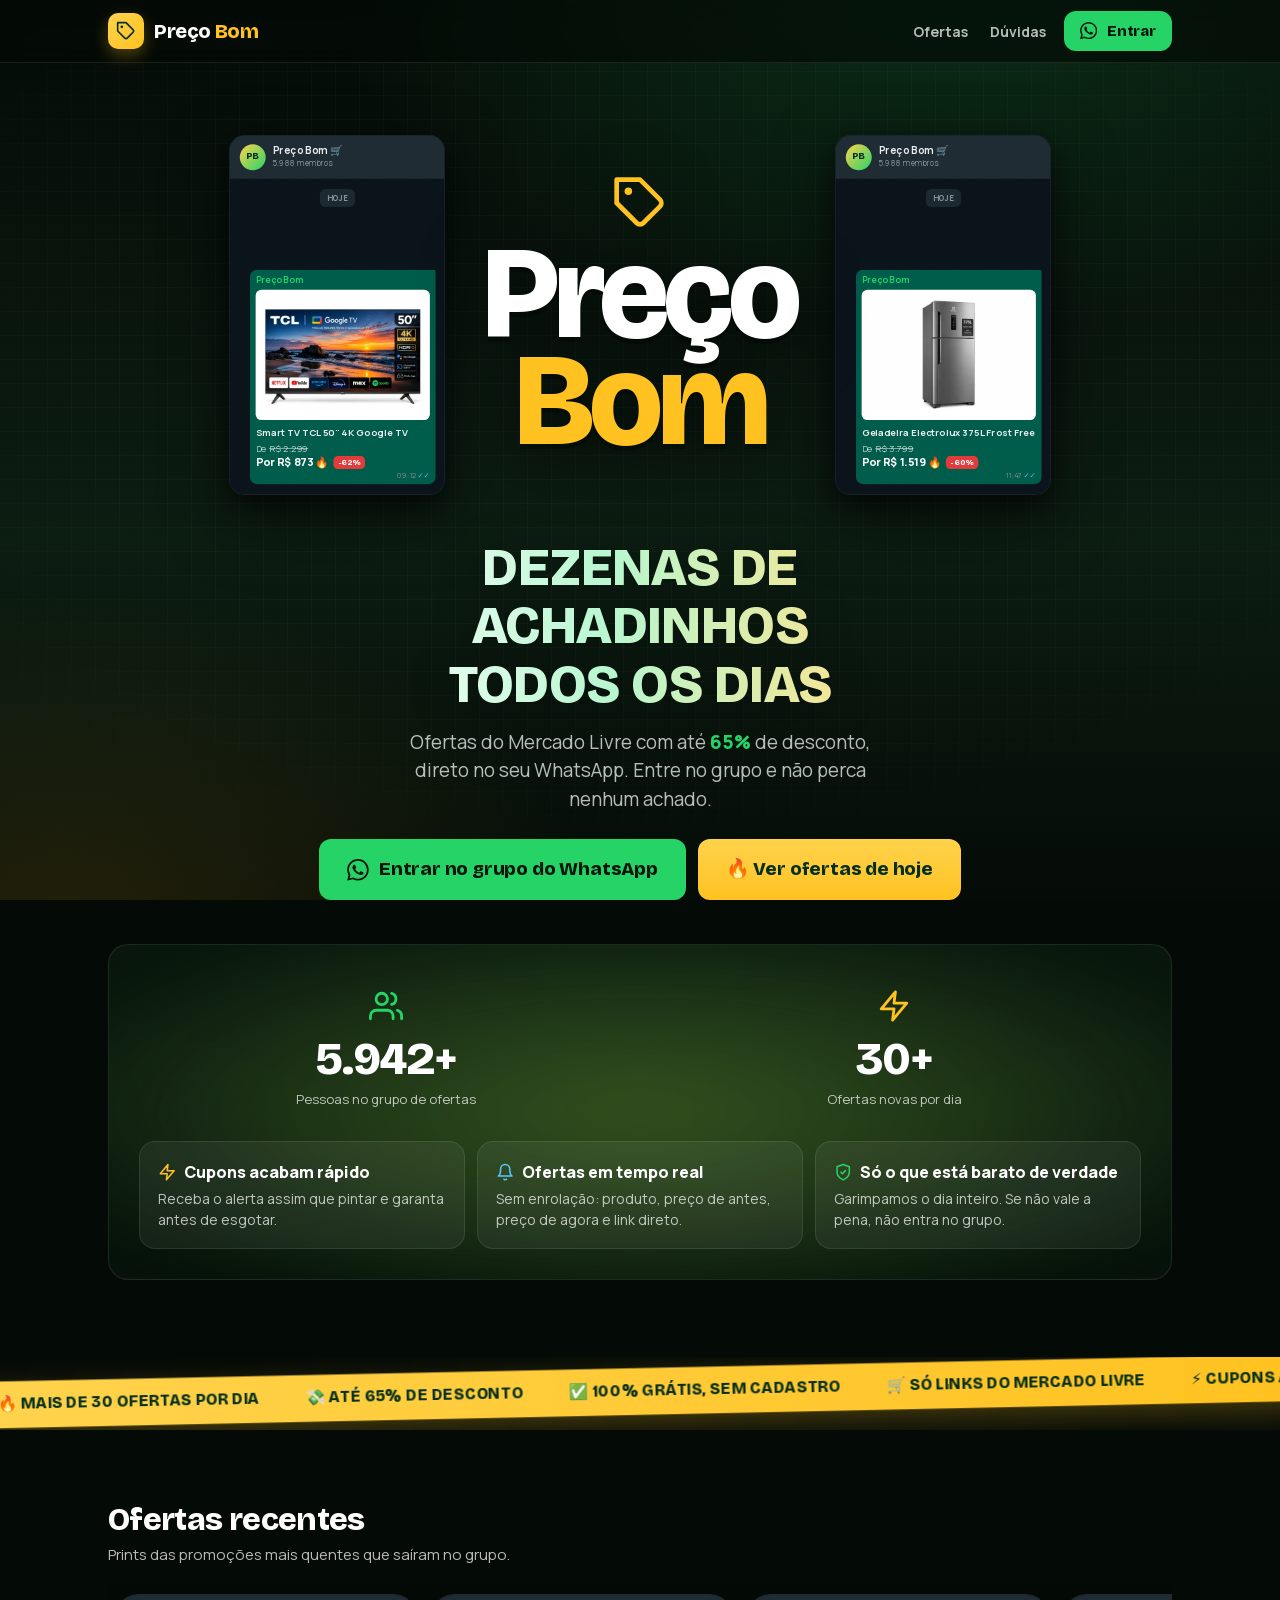
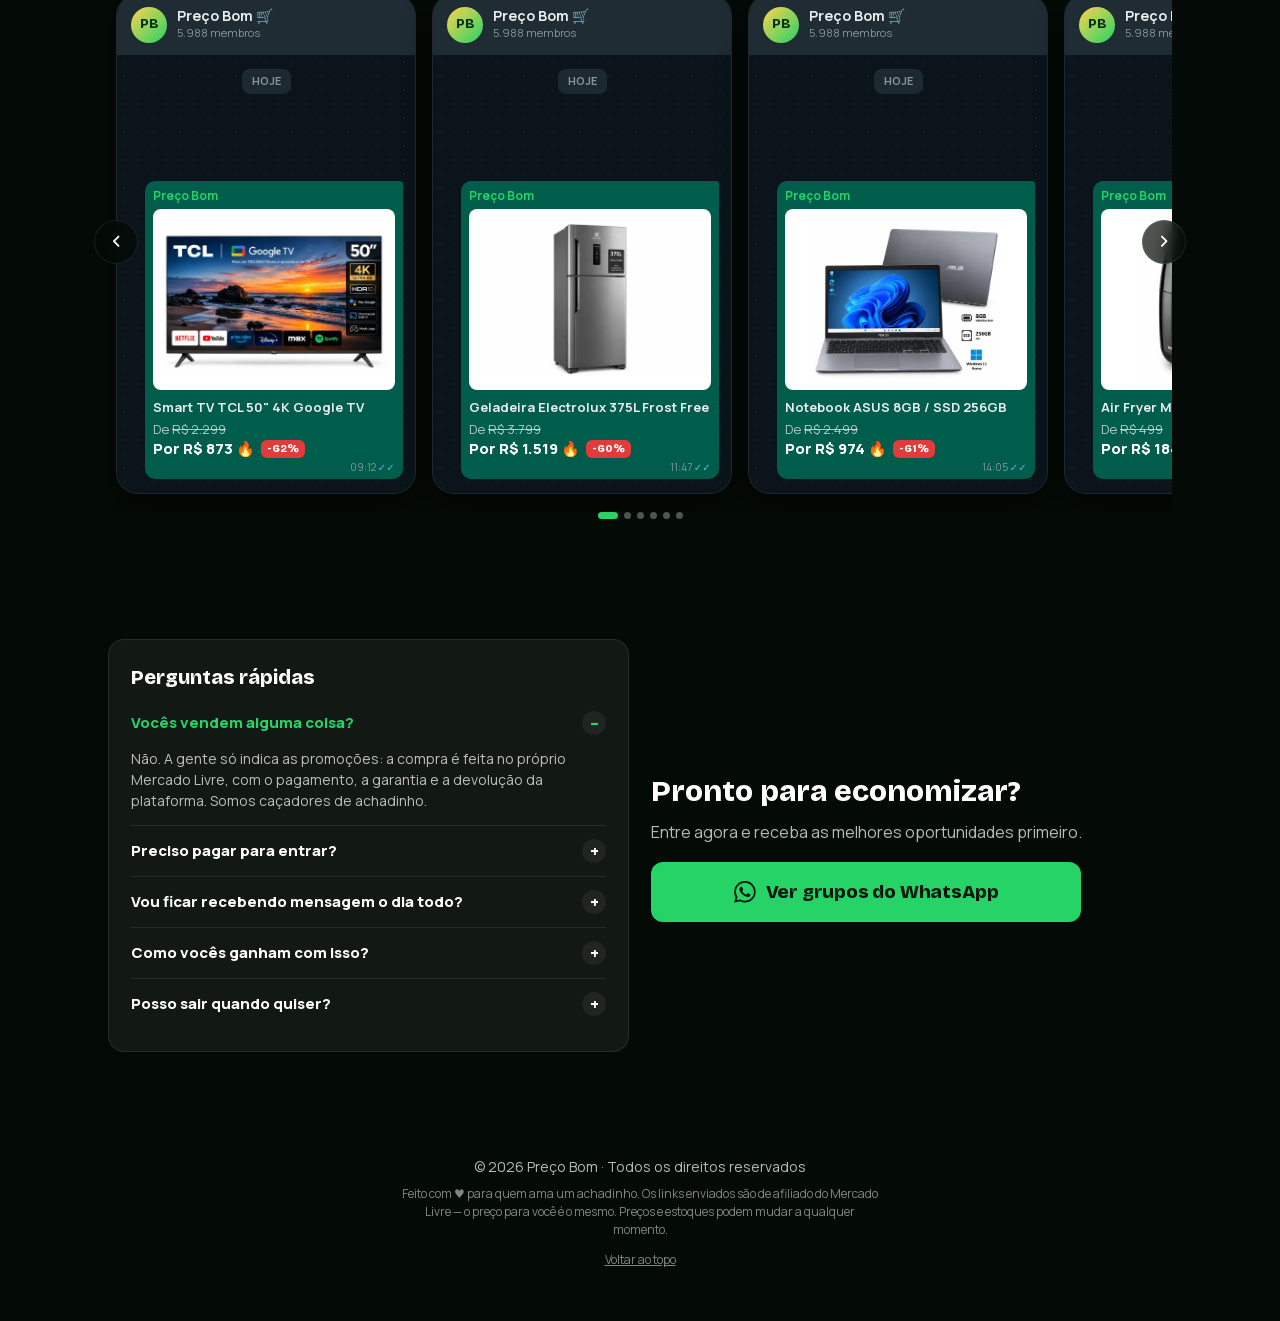
==== commit 410d0be2: "Remove depoimentos e adiciona animações; Pixel da Meta e nome real do grupo Entrada em cascata no to" ====
--- a/index.html
+++ b/index.html
@@ -11,8 +11,6 @@
 <meta property="og:title" content="Preço Bom · Achadinhos do Mercado Livre no WhatsApp">
 <meta property="og:description" content="Dezenas de ofertas todos os dias, com até 65% off. Entre no grupo gratuito.">
 <link rel="icon" href="assets/img/favicon.svg" type="image/svg+xml">
-<link rel="preload" href="assets/fonts/bricolage-grotesque-latin.woff2" as="font" type="font/woff2" crossorigin>
-<link rel="preload" href="assets/fonts/manrope-latin.woff2" as="font" type="font/woff2" crossorigin>
 <link rel="stylesheet" href="css/fonts.css">
 <link rel="stylesheet" href="css/style.css">
 </head>
@@ -42,7 +40,6 @@
     </a>
     <div class="topbar-links">
       <a href="#ofertas">Ofertas</a>
-      <a href="#depoimentos">Depoimentos</a>
       <a href="#duvidas">Dúvidas</a>
     </div>
     <button type="button" class="btn btn-whatsapp btn-sm" data-grupo="nav"><svg class="ic"><use href="#i-wa"/></svg> Entrar</button>
@@ -50,7 +47,7 @@
 </nav>
 
 <header id="top" class="hero container">
-  <div class="hero-art" aria-hidden="true">
+  <div class="hero-art entrada" aria-hidden="true">
     <div class="phone phone-left" id="phone-1"></div>
     <div class="wordmark">
       <svg class="wordmark-icon"><use href="#i-tag"/></svg>
@@ -60,43 +57,43 @@
     <div class="phone phone-right" id="phone-2"></div>
   </div>
 
-  <h1 class="headline">Dezenas de achadinhos todos os dias</h1>
-  <p class="lead">Ofertas do Mercado Livre com até <strong data-desconto>65%</strong> de desconto, direto no seu WhatsApp. Entre no grupo e não perca nenhum achado.</p>
+  <h1 class="headline entrada" style="--atraso: 0.15s">Dezenas de achadinhos todos os dias</h1>
+  <p class="lead entrada" style="--atraso: 0.3s">Ofertas do Mercado Livre com até <strong data-desconto>65%</strong> de desconto, direto no seu WhatsApp. Entre no grupo e não perca nenhum achado.</p>
 
-  <div class="cta-row">
+  <div class="cta-row entrada" style="--atraso: 0.45s">
     <button type="button" class="btn btn-whatsapp btn-cta" data-grupo="topo"><svg class="ic"><use href="#i-wa"/></svg> Entrar no grupo do WhatsApp</button>
     <a class="btn btn-telegram btn-cta" data-telegram hidden href="#" target="_blank" rel="noopener nofollow" data-entrar="telegram"><svg class="ic"><use href="#i-tg"/></svg> Ofertas no Telegram</a>
     <a class="btn btn-yellow btn-cta" href="#ofertas">🔥 Ver ofertas de hoje</a>
   </div>
 
-  <div class="metrics-band">
+  <div class="metrics-band entrada" style="--atraso: 0.6s">
     <div class="kpis">
-      <div class="kpi" data-kpi-economia hidden>
+      <div class="kpi reveal" data-kpi-economia hidden>
         <svg class="kpi-icon"><use href="#i-percent"/></svg>
         <strong class="counter" data-prefix="R$ " data-decimals="2" data-value="0">R$ 0,00</strong>
         <small>Economia gerada pela comunidade</small>
       </div>
-      <div class="kpi">
+      <div class="kpi reveal">
         <svg class="kpi-icon"><use href="#i-users"/></svg>
         <strong class="counter" data-kpi-pessoas data-suffix="+" data-value="0">0</strong>
         <small>Pessoas no grupo de ofertas</small>
       </div>
-      <div class="kpi">
+      <div class="kpi reveal" style="--atraso: 0.12s">
         <svg class="kpi-icon kpi-icon-amarelo"><use href="#i-bolt"/></svg>
         <strong class="counter" data-kpi-ofertas data-suffix="+" data-value="0">0</strong>
         <small>Ofertas novas por dia</small>
       </div>
     </div>
     <div class="features">
-      <div class="card-glass feature">
+      <div class="card-glass feature reveal">
         <h3><svg class="ic ic-amarelo"><use href="#i-bolt"/></svg> Cupons acabam rápido</h3>
         <p>Receba o alerta assim que pintar e garanta antes de esgotar.</p>
       </div>
-      <div class="card-glass feature">
+      <div class="card-glass feature reveal" style="--atraso: 0.12s">
         <h3><svg class="ic ic-azul"><use href="#i-bell"/></svg> Ofertas em tempo real</h3>
         <p>Sem enrolação: produto, preço de antes, preço de agora e link direto.</p>
       </div>
-      <div class="card-glass feature">
+      <div class="card-glass feature reveal" style="--atraso: 0.24s">
         <h3><svg class="ic ic-verde"><use href="#i-shield"/></svg> Só o que está barato de verdade</h3>
         <p>Garimpamos o dia inteiro. Se não vale a pena, não entra no grupo.</p>
       </div>
@@ -104,12 +101,18 @@
   </div>
 </header>
 
+<div class="faixa-wrap" aria-hidden="true">
+  <div class="faixa">
+    <div class="faixa-trilho" id="faixa"></div>
+  </div>
+</div>
+
 <section id="ofertas" class="section container">
-  <div class="section-head">
+  <div class="section-head reveal">
     <h2>Ofertas recentes</h2>
     <p>Prints das promoções mais quentes que saíram no grupo.</p>
   </div>
-  <div class="carousel" data-carousel>
+  <div class="carousel reveal" data-carousel>
     <button type="button" class="car-btn car-prev" aria-label="Anterior"><svg class="ic"><use href="#i-seta"/></svg></button>
     <div class="car-track" id="track-ofertas"></div>
     <button type="button" class="car-btn car-next" aria-label="Próximo"><svg class="ic"><use href="#i-seta"/></svg></button>
@@ -117,22 +120,9 @@
   </div>
 </section>
 
-<section id="depoimentos" class="section container">
-  <div class="section-head">
-    <h2>Depoimentos</h2>
-    <p>Prints reais da galera economizando com o Preço Bom.</p>
-  </div>
-  <div class="carousel" data-carousel>
-    <button type="button" class="car-btn car-prev" aria-label="Anterior"><svg class="ic"><use href="#i-seta"/></svg></button>
-    <div class="car-track" id="track-depoimentos"></div>
-    <button type="button" class="car-btn car-next" aria-label="Próximo"><svg class="ic"><use href="#i-seta"/></svg></button>
-    <div class="car-dots" role="tablist" aria-label="Depoimentos"></div>
-  </div>
-</section>
-
 <section id="duvidas" class="section container">
   <div class="grid-2">
-    <div class="card-glass faq">
+    <div class="card-glass faq reveal">
       <h3>Perguntas rápidas</h3>
       <details open>
         <summary>Vocês vendem alguma coisa?</summary>
@@ -155,7 +145,7 @@
         <p>Pode. É só sair do grupo pelo WhatsApp, sem burocracia.</p>
       </details>
     </div>
-    <div class="final">
+    <div class="final reveal" style="--atraso: 0.12s">
       <h3>Pronto para economizar?</h3>
       <p>Entre agora e receba as melhores oportunidades primeiro.</p>
       <div class="cta-col">
--- a/css/style.css
+++ b/css/style.css
@@ -58,7 +58,9 @@
   background-size: 24px 24px;
   -webkit-mask-image: radial-gradient(70% 60% at 50% 40%, #000 60%, transparent 100%);
   mask-image: radial-gradient(70% 60% at 50% 40%, #000 60%, transparent 100%);
-}
+  animation: deriva 40s linear infinite;
+}
+@keyframes deriva { to { background-position: 24px 24px; } }
 .grain {
   position: fixed; inset: 0; z-index: -1; pointer-events: none; opacity: 0.18; mix-blend-mode: overlay;
   background-image: url('data:image/svg+xml;utf8,<svg xmlns="http://www.w3.org/2000/svg" width="160" height="160" viewBox="0 0 160 160"><filter id="n"><feTurbulence type="fractalNoise" baseFrequency="0.8" numOctaves="2" stitchTiles="stitch"/></filter><rect width="100%" height="100%" filter="url(%23n)" opacity="0.45"/></svg>');
@@ -72,7 +74,13 @@
   transition: transform 0.12s ease, box-shadow 0.2s ease, background 0.2s ease;
 }
 .btn-sm { min-height: 40px; padding: 8px 16px; font-size: 15px; }
-.btn-cta { min-height: 60px; padding: 16px 22px; font-size: clamp(17px, 4.6vw, 19px); animation: glow-pulse 2s infinite ease-in-out; }
+.btn-cta { position: relative; overflow: hidden; min-height: 60px; padding: 16px 22px; font-size: clamp(17px, 4.6vw, 19px); animation: glow-pulse 2s infinite ease-in-out; }
+.btn-cta::after {
+  content: ""; position: absolute; inset: 0; pointer-events: none;
+  background: linear-gradient(115deg, transparent 35%, rgba(255, 255, 255, 0.5) 50%, transparent 65%);
+  transform: translateX(-130%); animation: brilhar 3.6s ease-in-out infinite;
+}
+@keyframes brilhar { 0%, 55% { transform: translateX(-130%); } 100% { transform: translateX(130%); } }
 @media (min-width: 768px) { .btn-cta { padding-inline: 28px; } }
 .btn-cta:hover { transform: translateY(-2px); animation-duration: 1s; }
 .btn-cta:active { transform: translateY(1px); }
@@ -117,13 +125,33 @@
 .hero-art { display: flex; align-items: center; justify-content: center; gap: clamp(0px, 3vw, 40px); margin-bottom: clamp(22px, 4vw, 44px); }
 .wordmark { position: relative; z-index: 2; display: flex; flex-direction: column; align-items: center; line-height: 0.82; filter: drop-shadow(0 12px 30px rgba(0, 0, 0, 0.6)); }
 .wordmark span { font-family: var(--display); font-weight: 800; font-size: clamp(56px, 15vw, 130px); letter-spacing: -0.04em; color: #fff; text-shadow: 0 5px 0 rgba(0, 0, 0, 0.3); }
-.wordmark .w2 { color: var(--amarelo); }
-.wordmark-icon { width: clamp(30px, 7vw, 56px); height: clamp(30px, 7vw, 56px); color: var(--amarelo); margin-bottom: 10px; }
+.wordmark .w2 { color: var(--amarelo); animation: brilho-amarelo 3s ease-in-out infinite; }
+@keyframes brilho-amarelo {
+  0%, 100% { text-shadow: 0 5px 0 rgba(0, 0, 0, 0.3); }
+  50% { text-shadow: 0 5px 0 rgba(0, 0, 0, 0.3), 0 0 34px rgba(255, 194, 32, 0.6); }
+}
+.wordmark-icon { width: clamp(30px, 7vw, 56px); height: clamp(30px, 7vw, 56px); color: var(--amarelo); margin-bottom: 10px; transform-origin: 70% 15%; animation: balancar 3.4s ease-in-out infinite; }
+@keyframes balancar { 0%, 100% { transform: rotate(-10deg); } 50% { transform: rotate(10deg); } }
 .phone { --s: 0.4; flex: none; width: calc(300px * var(--s)); height: calc(500px * var(--s)); filter: drop-shadow(0 20px 30px rgba(0, 0, 0, 0.55)); }
 .phone .print { width: 300px; height: 500px; transform: scale(var(--s)); transform-origin: 0 0; }
-.phone-left { transform: rotate(-8deg) translateY(14px); margin-right: -18px; }
-.phone-right { transform: rotate(8deg) translateY(14px); margin-left: -18px; }
+.phone-left { margin-right: -18px; animation: flutuar-esq 6s ease-in-out infinite; }
+.phone-right { margin-left: -18px; animation: flutuar-dir 7s ease-in-out infinite; }
+@keyframes flutuar-esq { 0%, 100% { transform: rotate(-8deg) translateY(14px); } 50% { transform: rotate(-9.5deg) translateY(0); } }
+@keyframes flutuar-dir { 0%, 100% { transform: rotate(8deg) translateY(14px); } 50% { transform: rotate(9.5deg) translateY(0); } }
 .sem-fones .phone { display: none; }
+
+/* — entrada e revelação — */
+.entrada { animation: aparecer 0.8s cubic-bezier(0.2, 0.7, 0.2, 1) both; animation-delay: var(--atraso, 0s); }
+@keyframes aparecer { from { opacity: 0; transform: translateY(24px); } to { opacity: 1; transform: none; } }
+.reveal { opacity: 0; transform: translateY(22px); transition: opacity 0.7s ease, transform 0.7s cubic-bezier(0.2, 0.7, 0.2, 1); transition-delay: var(--atraso, 0s); }
+.reveal.visivel { opacity: 1; transform: none; }
+
+/* — faixa rolante — */
+.faixa-wrap { overflow: hidden; padding: 12px 0 16px; margin-bottom: 6px; }
+.faixa { overflow: hidden; background: linear-gradient(90deg, var(--amarelo-2), var(--amarelo)); color: #06301a; transform: rotate(-1.2deg) scale(1.04); box-shadow: 0 10px 30px rgba(255, 194, 32, 0.25); }
+.faixa-trilho { display: flex; gap: 44px; width: max-content; padding: 11px 22px; font-family: var(--display); font-weight: 800; font-size: 15px; letter-spacing: 0.02em; text-transform: uppercase; white-space: nowrap; animation: rolar 28s linear infinite; }
+.faixa:hover .faixa-trilho { animation-play-state: paused; }
+@keyframes rolar { to { transform: translateX(-50%); } }
 @media (min-width: 560px) { .phone { --s: 0.55; } .phone-left, .phone-right { margin: 0; } }
 @media (min-width: 900px) { .phone { --s: 0.72; } }
 
@@ -215,33 +243,30 @@
 .print-top .avatar { display: grid; place-items: center; width: 36px; height: 36px; border-radius: 50%; font-family: var(--display); font-weight: 800; font-size: 13px; color: #06301a; background: linear-gradient(135deg, var(--amarelo-2), var(--wa)); }
 .print-top b { display: block; font-size: 14px; line-height: 1.2; }
 .print-top small { display: block; font-size: 11px; color: var(--wa-hora); }
-.print-top .exemplo { margin-left: auto; padding: 2px 7px; border-radius: 6px; background: rgba(255, 194, 32, 0.18); color: var(--amarelo); font-size: 10px; font-weight: 800; text-transform: uppercase; }
 .print-chat {
   flex: 1; overflow: hidden; padding: 14px 12px; display: flex; flex-direction: column; gap: 8px; justify-content: flex-end;
   background-color: var(--wa-fundo);
   background-image: radial-gradient(rgba(255, 255, 255, 0.045) 1px, transparent 1px);
   background-size: 14px 14px;
 }
-.print--curto { height: 360px; }
 .chip { align-self: center; margin-bottom: auto; padding: 4px 10px; border-radius: 8px; background: rgba(31, 44, 52, 0.9); color: var(--wa-hora); font-size: 11px; font-weight: 700; text-transform: uppercase; }
-.msg { position: relative; max-width: 94%; padding: 7px 8px 20px; border-radius: 10px; font-size: 13px; line-height: 1.4; }
+.msg { position: relative; max-width: 94%; padding: 7px 8px 20px; border-radius: 10px; font-size: 13px; line-height: 1.4; opacity: 0; transform: translateY(16px) scale(0.94); transform-origin: bottom right; }
+.print.visivel .msg { animation: chegar 0.55s cubic-bezier(0.2, 0.8, 0.2, 1) 0.25s both; }
+@keyframes chegar { from { opacity: 0; transform: translateY(16px) scale(0.94); } to { opacity: 1; transform: none; } }
 .msg-out { align-self: flex-end; background: var(--wa-saida); border-top-right-radius: 3px; }
-.msg-in { align-self: flex-start; background: var(--wa-entrada); border-top-left-radius: 3px; }
 .msg-from { display: block; margin-bottom: 4px; font-size: 12px; font-weight: 700; color: var(--wa); }
-.msg-in .msg-from { color: #e6a6ff; }
 .msg-img { margin-bottom: 8px; border-radius: 8px; overflow: hidden; background: #fff; aspect-ratio: 4 / 3; }
 .msg-img img { width: 100%; height: 100%; object-fit: contain; padding: 6px; }
 .msg-title { font-weight: 700; margin-bottom: 4px; }
 .msg-de { color: rgba(233, 237, 239, 0.75); }
 .msg-por { font-weight: 800; font-size: 15px; color: #fff; }
-.msg-por .tag { display: inline-block; margin-left: 6px; padding: 1px 6px; border-radius: 6px; background: var(--vermelho); color: #fff; font-family: var(--display); font-size: 11px; font-weight: 800; vertical-align: 2px; }
+.msg-por .tag { display: inline-block; margin-left: 6px; padding: 1px 6px; border-radius: 6px; background: var(--vermelho); color: #fff; font-family: var(--display); font-size: 11px; font-weight: 800; vertical-align: 2px; animation: selo 2.6s ease-in-out infinite; }
+@keyframes selo { 0%, 70%, 100% { transform: none; } 78% { transform: rotate(-6deg) scale(1.12); } 86% { transform: rotate(6deg) scale(1.12); } 94% { transform: rotate(-3deg) scale(1.06); } }
 .msg-cupom { margin-top: 4px; }
 .msg-cupom b { color: var(--amarelo); }
 .msg-link { margin-top: 4px; color: var(--wa-link); text-decoration: underline; font-size: 12px; white-space: nowrap; overflow: hidden; text-overflow: ellipsis; }
 .msg-time { position: absolute; right: 8px; bottom: 5px; font-size: 10px; color: var(--wa-hora); }
 .msg-time .lido { color: var(--wa-link); }
-.msg-texto { white-space: pre-line; }
-.print-img { flex: 1; width: 100%; min-height: 0; object-fit: cover; object-position: top; }
 
 /* — dúvidas e chamada final — */
 .grid-2 { display: grid; gap: 22px; }
@@ -301,6 +326,11 @@
 .vazio-modal { text-align: center; padding: 10px; color: var(--fraco); }
 
 @media (prefers-reduced-motion: reduce) {
-  .btn-cta, .flash-banner, .btn-grupo::after, .metrics-band::before, .metrics-band::after { animation: none !important; }
+  .btn-cta, .btn-cta::after, .flash-banner, .btn-grupo::after, .metrics-band::before, .metrics-band::after,
+  .bg-fixed::after, .wordmark .w2, .wordmark-icon, .phone-left, .phone-right, .entrada, .msg, .msg-por .tag, .faixa-trilho { animation: none !important; }
+  .phone-left { transform: rotate(-8deg) translateY(14px); }
+  .phone-right { transform: rotate(8deg) translateY(14px); }
+  .entrada, .msg { opacity: 1; transform: none; }
+  .reveal { opacity: 1; transform: none; transition: none; }
   html { scroll-behavior: auto; }
 }
